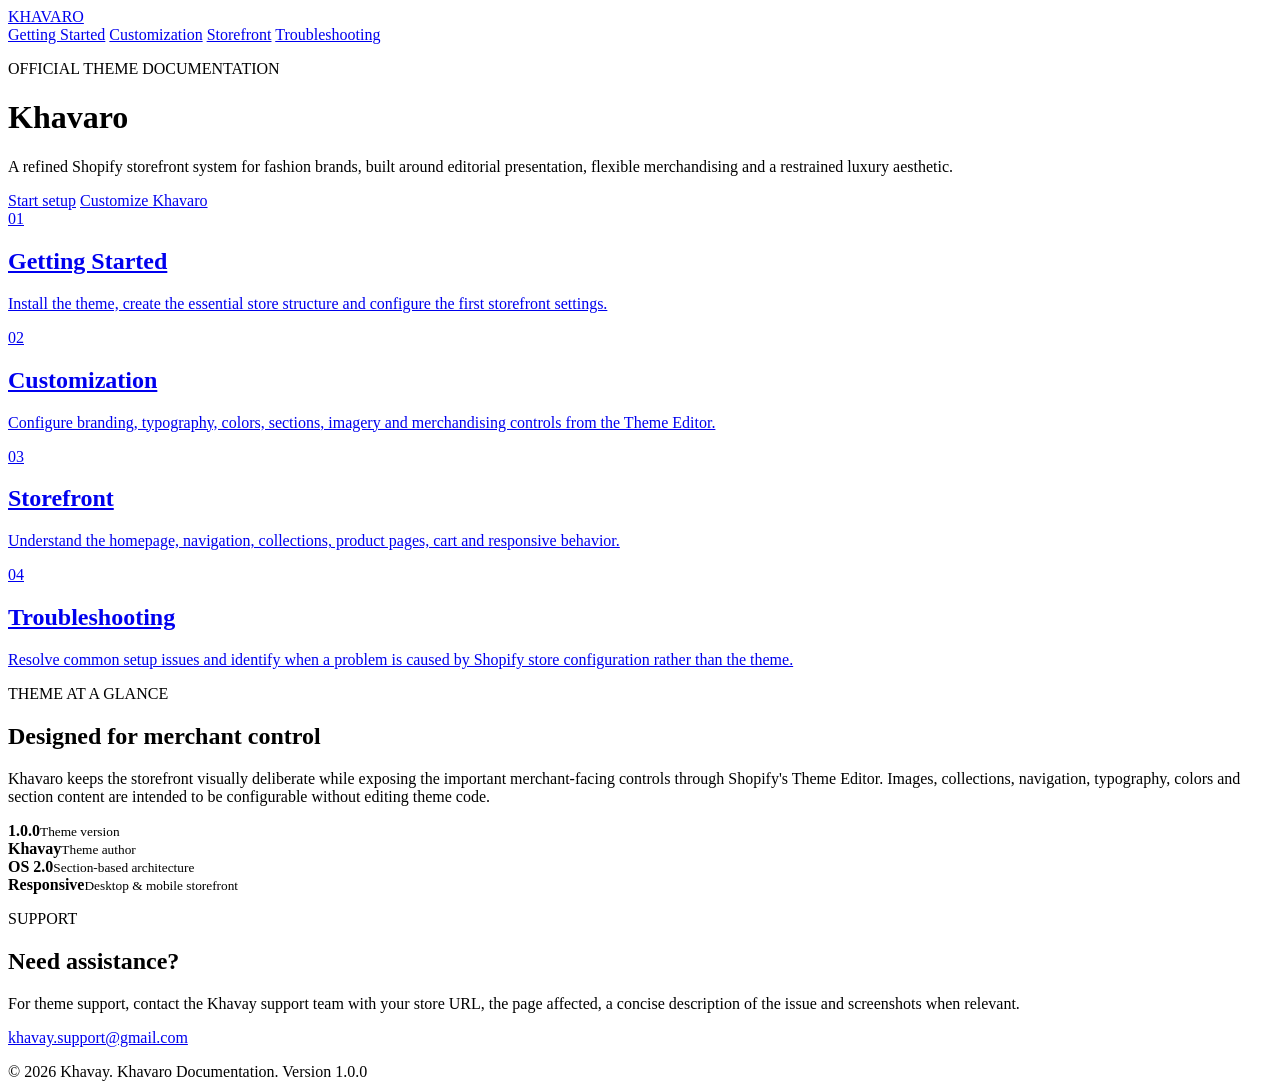
==== index.html @ b0a24bcb "Add files via upload" ====
<!doctype html>
<html lang="en">
<head>
<meta charset="utf-8">
<meta name="viewport" content="width=device-width,initial-scale=1">
<title>Khavaro — Documentation</title>
<meta name="description" content="Official documentation for the Khavaro Shopify theme. Installation, setup, customization, templates, navigation, products, collections, cart and troubleshooting.">
<link rel="stylesheet" href="assets/style.css">
</head>
<body>
<header class="hero">
  <nav class="nav">
    <a class="brand" href="index.html">KHAVARO</a>
    <div class="navlinks">
      <a href="getting-started.html">Getting Started</a>
      <a href="customization.html">Customization</a>
      <a href="storefront.html">Storefront</a>
      <a href="troubleshooting.html">Troubleshooting</a>
    </div>
  </nav>
  <div class="hero-inner">
    <p class="eyebrow">OFFICIAL THEME DOCUMENTATION</p>
    <h1>Khavaro</h1>
    <p class="lead">A refined Shopify storefront system for fashion brands, built around editorial presentation, flexible merchandising and a restrained luxury aesthetic.</p>
    <div class="actions">
      <a class="button" href="getting-started.html">Start setup</a>
      <a class="button secondary" href="customization.html">Customize Khavaro</a>
    </div>
  </div>
</header>

<main class="container">
  <section class="grid">
    <a class="card" href="getting-started.html"><span>01</span><h2>Getting Started</h2><p>Install the theme, create the essential store structure and configure the first storefront settings.</p></a>
    <a class="card" href="customization.html"><span>02</span><h2>Customization</h2><p>Configure branding, typography, colors, sections, imagery and merchandising controls from the Theme Editor.</p></a>
    <a class="card" href="storefront.html"><span>03</span><h2>Storefront</h2><p>Understand the homepage, navigation, collections, product pages, cart and responsive behavior.</p></a>
    <a class="card" href="troubleshooting.html"><span>04</span><h2>Troubleshooting</h2><p>Resolve common setup issues and identify when a problem is caused by Shopify store configuration rather than the theme.</p></a>
  </section>

  <section class="section">
    <p class="eyebrow">THEME AT A GLANCE</p>
    <h2>Designed for merchant control</h2>
    <p>Khavaro keeps the storefront visually deliberate while exposing the important merchant-facing controls through Shopify's Theme Editor. Images, collections, navigation, typography, colors and section content are intended to be configurable without editing theme code.</p>
    <div class="facts">
      <div><strong>1.0.0</strong><small>Theme version</small></div>
      <div><strong>Khavay</strong><small>Theme author</small></div>
      <div><strong>OS 2.0</strong><small>Section-based architecture</small></div>
      <div><strong>Responsive</strong><small>Desktop & mobile storefront</small></div>
    </div>
  </section>

  <section class="section">
    <p class="eyebrow">SUPPORT</p>
    <h2>Need assistance?</h2>
    <p>For theme support, contact the Khavay support team with your store URL, the page affected, a concise description of the issue and screenshots when relevant.</p>
    <p><a class="textlink" href="mailto:khavay.support@gmail.com">khavay.support@gmail.com</a></p>
  </section>
</main>

<footer class="footer">
  <span>© 2026 Khavay. Khavaro Documentation.</span>
  <span>Version 1.0.0</span>
</footer>
</body>
</html>
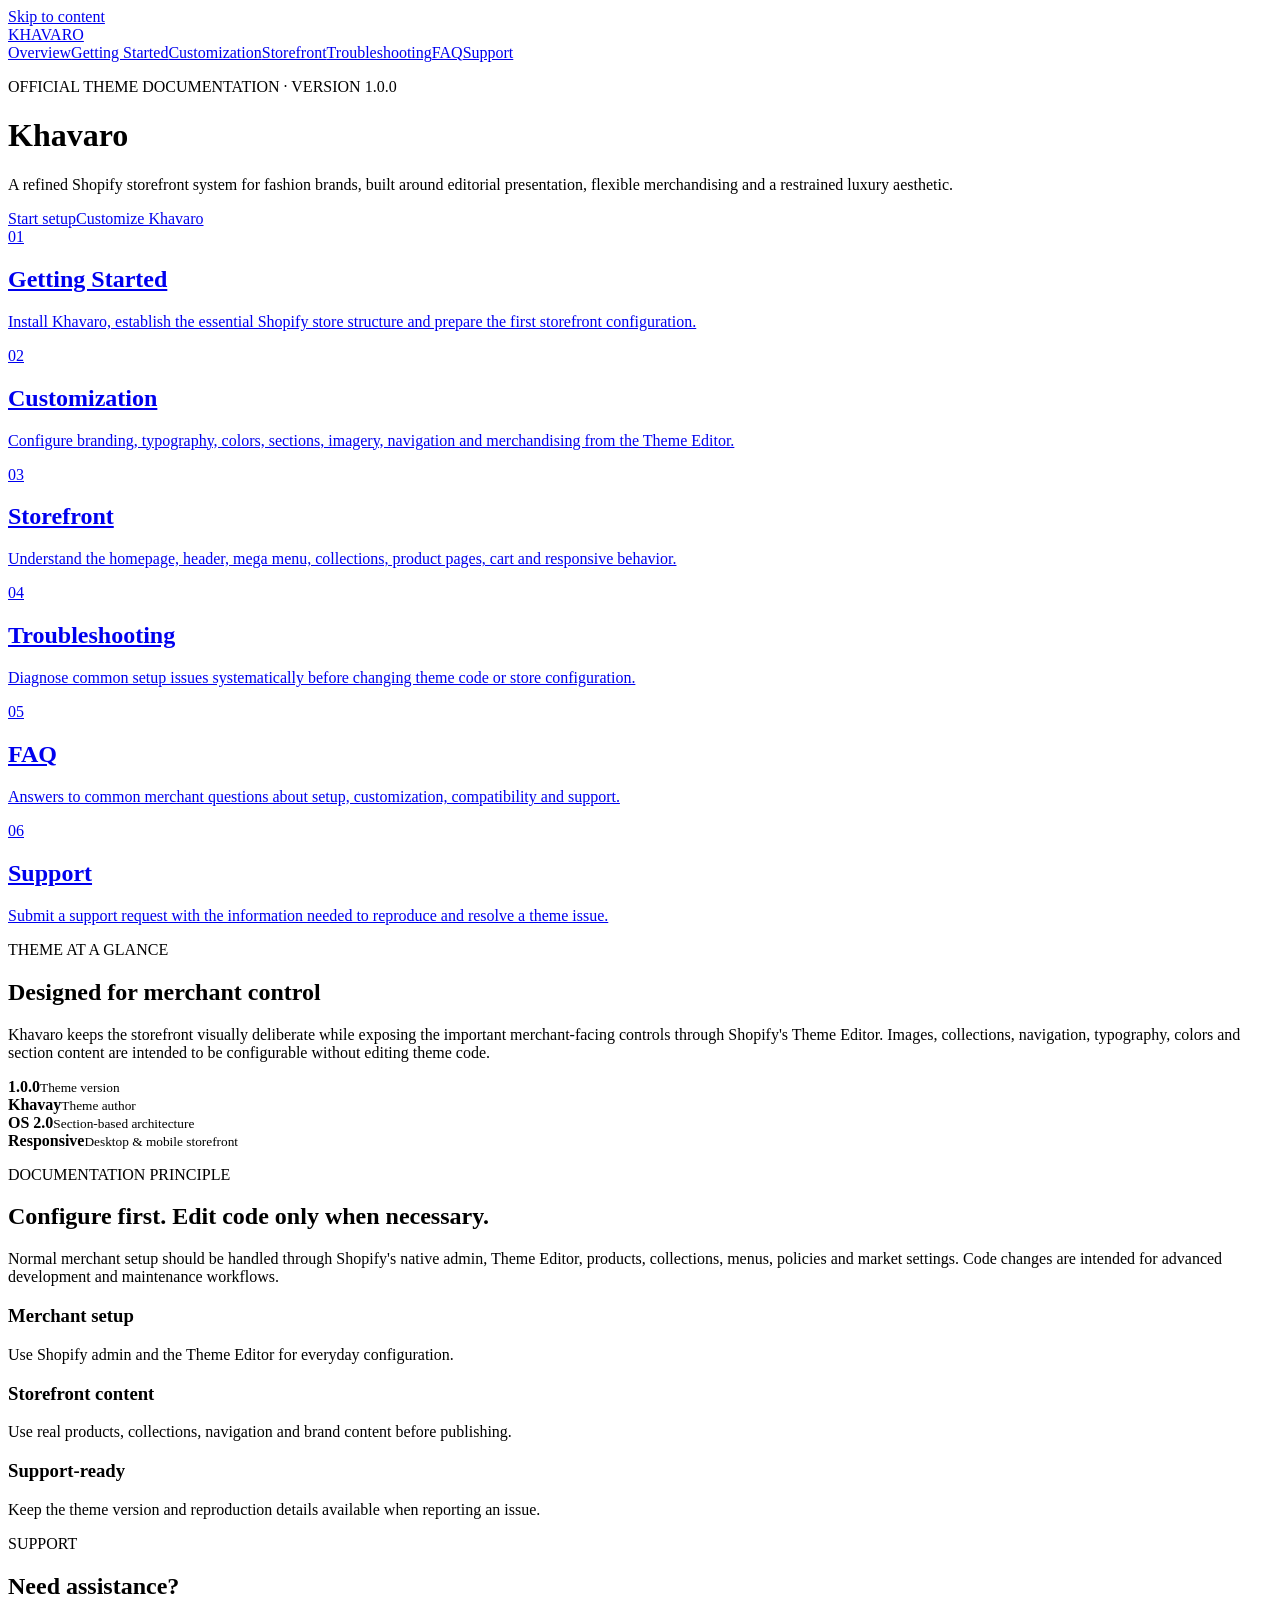
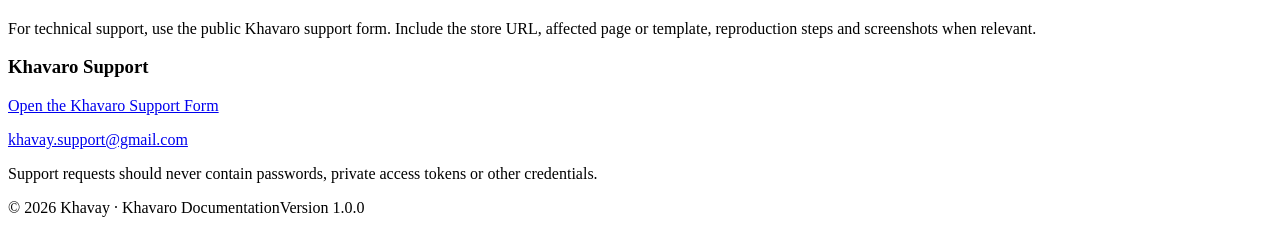
==== commit 58e0044c: "Add files via upload" ====
--- a/index.html
+++ b/index.html
@@ -1,65 +1,7 @@
-<!doctype html>
-<html lang="en">
-<head>
-<meta charset="utf-8">
-<meta name="viewport" content="width=device-width,initial-scale=1">
-<title>Khavaro — Documentation</title>
-<meta name="description" content="Official documentation for the Khavaro Shopify theme. Installation, setup, customization, templates, navigation, products, collections, cart and troubleshooting.">
-<link rel="stylesheet" href="assets/style.css">
-</head>
-<body>
-<header class="hero">
-  <nav class="nav">
-    <a class="brand" href="index.html">KHAVARO</a>
-    <div class="navlinks">
-      <a href="getting-started.html">Getting Started</a>
-      <a href="customization.html">Customization</a>
-      <a href="storefront.html">Storefront</a>
-      <a href="troubleshooting.html">Troubleshooting</a>
-    </div>
-  </nav>
-  <div class="hero-inner">
-    <p class="eyebrow">OFFICIAL THEME DOCUMENTATION</p>
-    <h1>Khavaro</h1>
-    <p class="lead">A refined Shopify storefront system for fashion brands, built around editorial presentation, flexible merchandising and a restrained luxury aesthetic.</p>
-    <div class="actions">
-      <a class="button" href="getting-started.html">Start setup</a>
-      <a class="button secondary" href="customization.html">Customize Khavaro</a>
-    </div>
-  </div>
-</header>
-
-<main class="container">
-  <section class="grid">
-    <a class="card" href="getting-started.html"><span>01</span><h2>Getting Started</h2><p>Install the theme, create the essential store structure and configure the first storefront settings.</p></a>
-    <a class="card" href="customization.html"><span>02</span><h2>Customization</h2><p>Configure branding, typography, colors, sections, imagery and merchandising controls from the Theme Editor.</p></a>
-    <a class="card" href="storefront.html"><span>03</span><h2>Storefront</h2><p>Understand the homepage, navigation, collections, product pages, cart and responsive behavior.</p></a>
-    <a class="card" href="troubleshooting.html"><span>04</span><h2>Troubleshooting</h2><p>Resolve common setup issues and identify when a problem is caused by Shopify store configuration rather than the theme.</p></a>
-  </section>
-
-  <section class="section">
-    <p class="eyebrow">THEME AT A GLANCE</p>
-    <h2>Designed for merchant control</h2>
-    <p>Khavaro keeps the storefront visually deliberate while exposing the important merchant-facing controls through Shopify's Theme Editor. Images, collections, navigation, typography, colors and section content are intended to be configurable without editing theme code.</p>
-    <div class="facts">
-      <div><strong>1.0.0</strong><small>Theme version</small></div>
-      <div><strong>Khavay</strong><small>Theme author</small></div>
-      <div><strong>OS 2.0</strong><small>Section-based architecture</small></div>
-      <div><strong>Responsive</strong><small>Desktop & mobile storefront</small></div>
-    </div>
-  </section>
-
-  <section class="section">
-    <p class="eyebrow">SUPPORT</p>
-    <h2>Need assistance?</h2>
-    <p>For theme support, contact the Khavay support team with your store URL, the page affected, a concise description of the issue and screenshots when relevant.</p>
-    <p><a class="textlink" href="mailto:khavay.support@gmail.com">khavay.support@gmail.com</a></p>
-  </section>
-</main>
-
-<footer class="footer">
-  <span>© 2026 Khavay. Khavaro Documentation.</span>
-  <span>Version 1.0.0</span>
-</footer>
-</body>
-</html>
+<!doctype html><html lang="en"><head><meta charset="utf-8"><meta name="viewport" content="width=device-width,initial-scale=1"><title>Khavaro — Official Documentation</title><meta name="description" content="Official Khavaro Shopify theme documentation: installation, customization, storefront architecture, FAQ, troubleshooting and support."><link rel="stylesheet" href="assets/style.css"></head><body><a class="skip-link" href="#main">Skip to content</a>
+<header class="hero"><nav class="nav" aria-label="Primary"><a class="brand" href="index.html">KHAVARO</a><div class="navlinks"><a aria-current="page" href="index.html">Overview</a><a href="getting-started.html">Getting Started</a><a href="customization.html">Customization</a><a href="storefront.html">Storefront</a><a href="troubleshooting.html">Troubleshooting</a><a href="faq.html">FAQ</a><a href="support.html">Support</a></div></nav><div class="hero-inner"><p class="eyebrow">OFFICIAL THEME DOCUMENTATION · VERSION 1.0.0</p><h1>Khavaro</h1><p class="lead">A refined Shopify storefront system for fashion brands, built around editorial presentation, flexible merchandising and a restrained luxury aesthetic.</p><div class="actions"><a class="button" href="getting-started.html">Start setup</a><a class="button secondary" href="customization.html">Customize Khavaro</a></div></div></header>
+<main id="main" class="container"><section class="grid" aria-label="Documentation sections"><a class="card" href="getting-started.html"><span>01</span><h2>Getting Started</h2><p>Install Khavaro, establish the essential Shopify store structure and prepare the first storefront configuration.</p></a><a class="card" href="customization.html"><span>02</span><h2>Customization</h2><p>Configure branding, typography, colors, sections, imagery, navigation and merchandising from the Theme Editor.</p></a><a class="card" href="storefront.html"><span>03</span><h2>Storefront</h2><p>Understand the homepage, header, mega menu, collections, product pages, cart and responsive behavior.</p></a><a class="card" href="troubleshooting.html"><span>04</span><h2>Troubleshooting</h2><p>Diagnose common setup issues systematically before changing theme code or store configuration.</p></a><a class="card" href="faq.html"><span>05</span><h2>FAQ</h2><p>Answers to common merchant questions about setup, customization, compatibility and support.</p></a><a class="card" href="support.html"><span>06</span><h2>Support</h2><p>Submit a support request with the information needed to reproduce and resolve a theme issue.</p></a></section>
+<section class="section"><p class="eyebrow">THEME AT A GLANCE</p><h2>Designed for merchant control</h2><p>Khavaro keeps the storefront visually deliberate while exposing the important merchant-facing controls through Shopify's Theme Editor. Images, collections, navigation, typography, colors and section content are intended to be configurable without editing theme code.</p><div class="facts"><div><strong>1.0.0</strong><small>Theme version</small></div><div><strong>Khavay</strong><small>Theme author</small></div><div><strong>OS 2.0</strong><small>Section-based architecture</small></div><div><strong>Responsive</strong><small>Desktop &amp; mobile storefront</small></div></div></section>
+<section class="section"><p class="eyebrow">DOCUMENTATION PRINCIPLE</p><h2>Configure first. Edit code only when necessary.</h2><p>Normal merchant setup should be handled through Shopify's native admin, Theme Editor, products, collections, menus, policies and market settings. Code changes are intended for advanced development and maintenance workflows.</p><div class="facts-grid"><div class="mini-card"><h3>Merchant setup</h3><p>Use Shopify admin and the Theme Editor for everyday configuration.</p></div><div class="mini-card"><h3>Storefront content</h3><p>Use real products, collections, navigation and brand content before publishing.</p></div><div class="mini-card"><h3>Support-ready</h3><p>Keep the theme version and reproduction details available when reporting an issue.</p></div></div></section>
+<section class="section"><p class="eyebrow">SUPPORT</p><h2>Need assistance?</h2><p>For technical support, use the public Khavaro support form. Include the store URL, affected page or template, reproduction steps and screenshots when relevant.</p><div class="support-panel"><h3>Khavaro Support</h3><p><a class="textlink" href="https://form.jotform.com/262511033371041">Open the Khavaro Support Form</a></p><p><a class="textlink" href="mailto:khavay.support@gmail.com">khavay.support@gmail.com</a></p><p class="notice">Support requests should never contain passwords, private access tokens or other credentials.</p></div></section></main>
+<footer class="footer"><span>© 2026 Khavay · Khavaro Documentation</span><span>Version 1.0.0</span></footer></body></html>
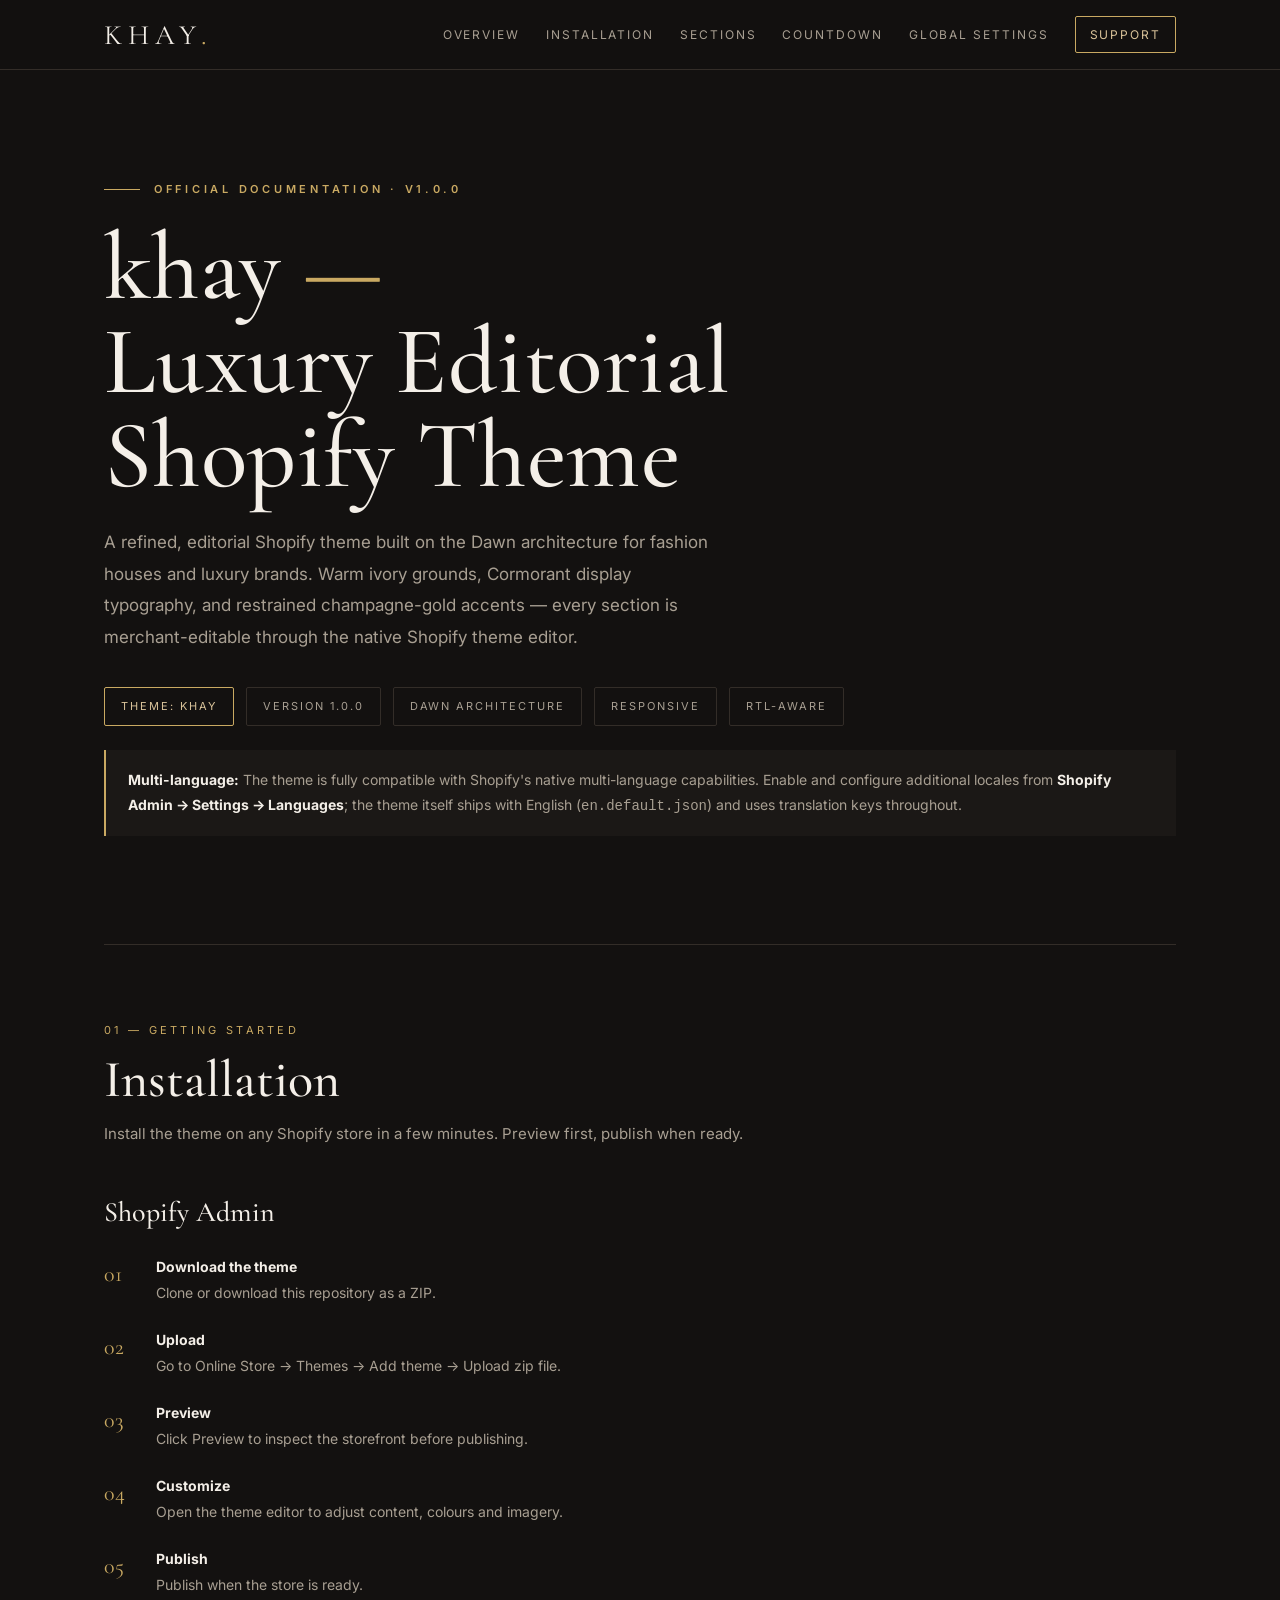
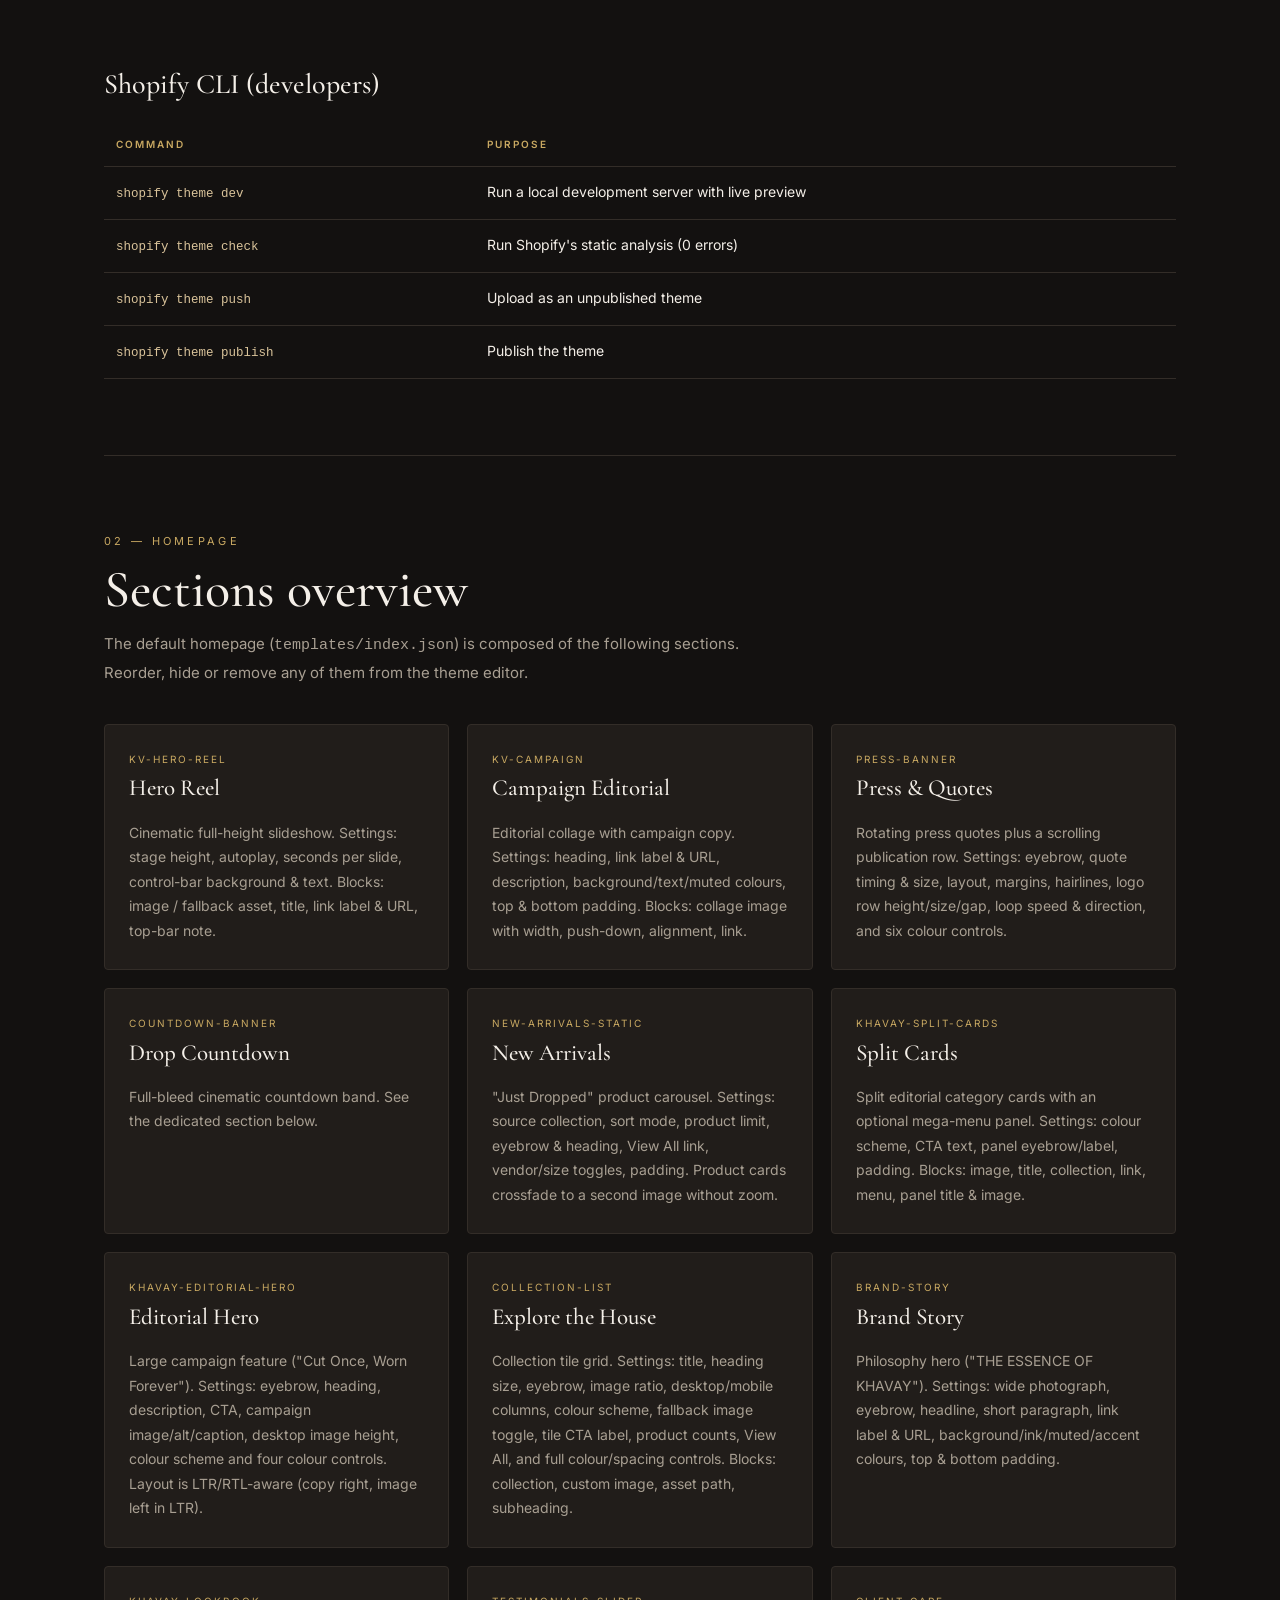
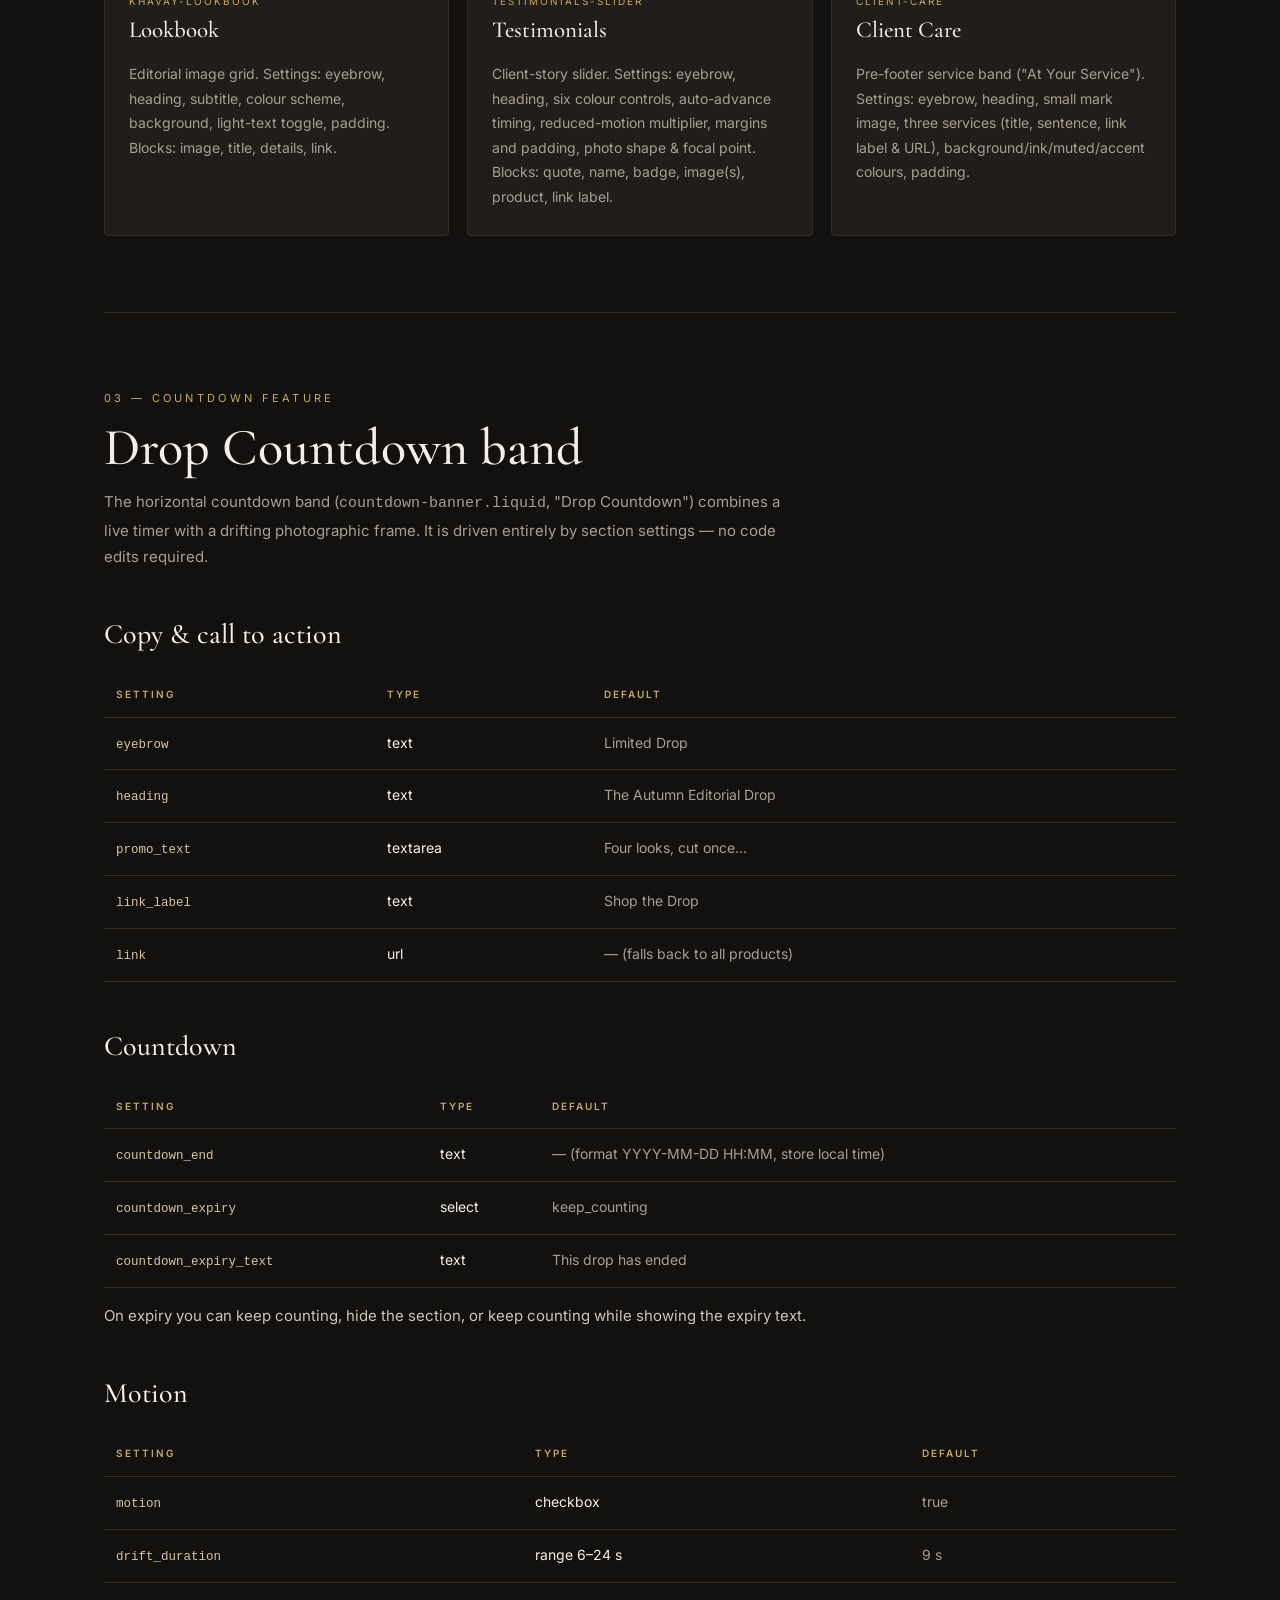
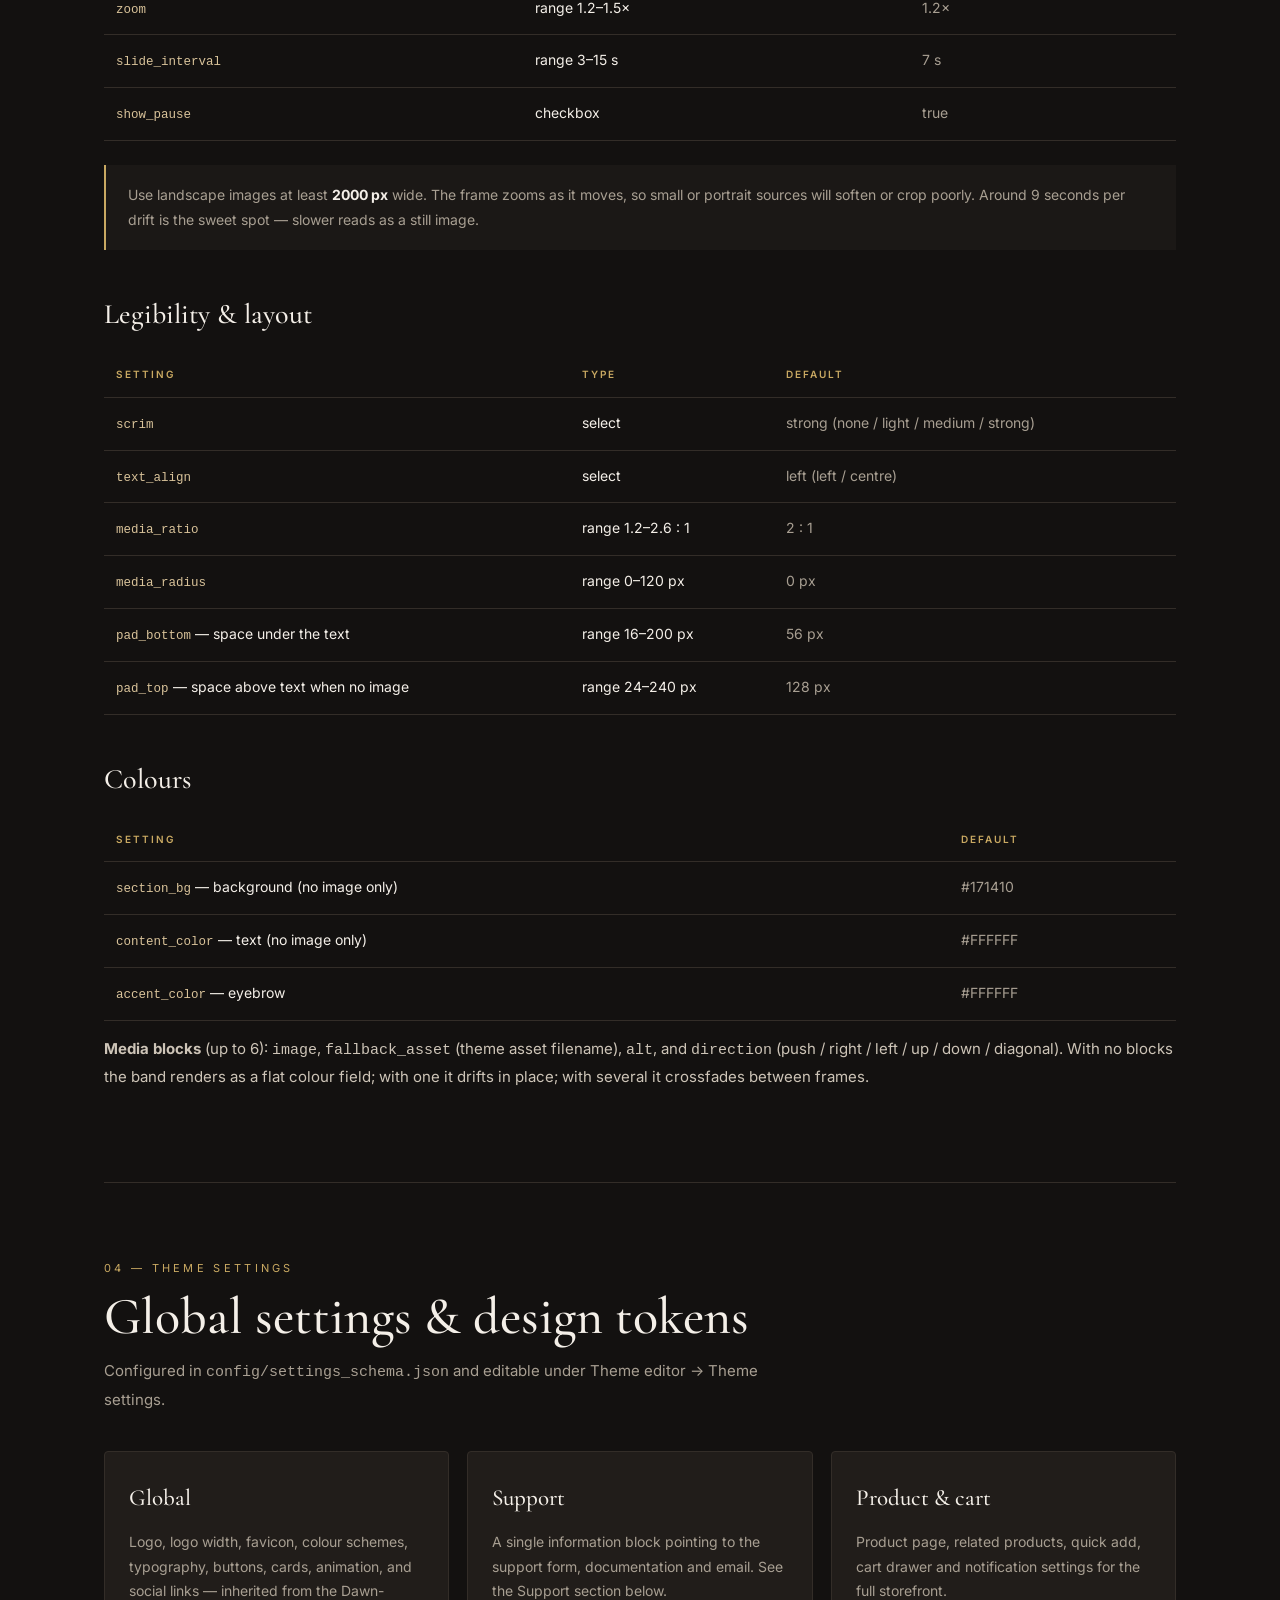
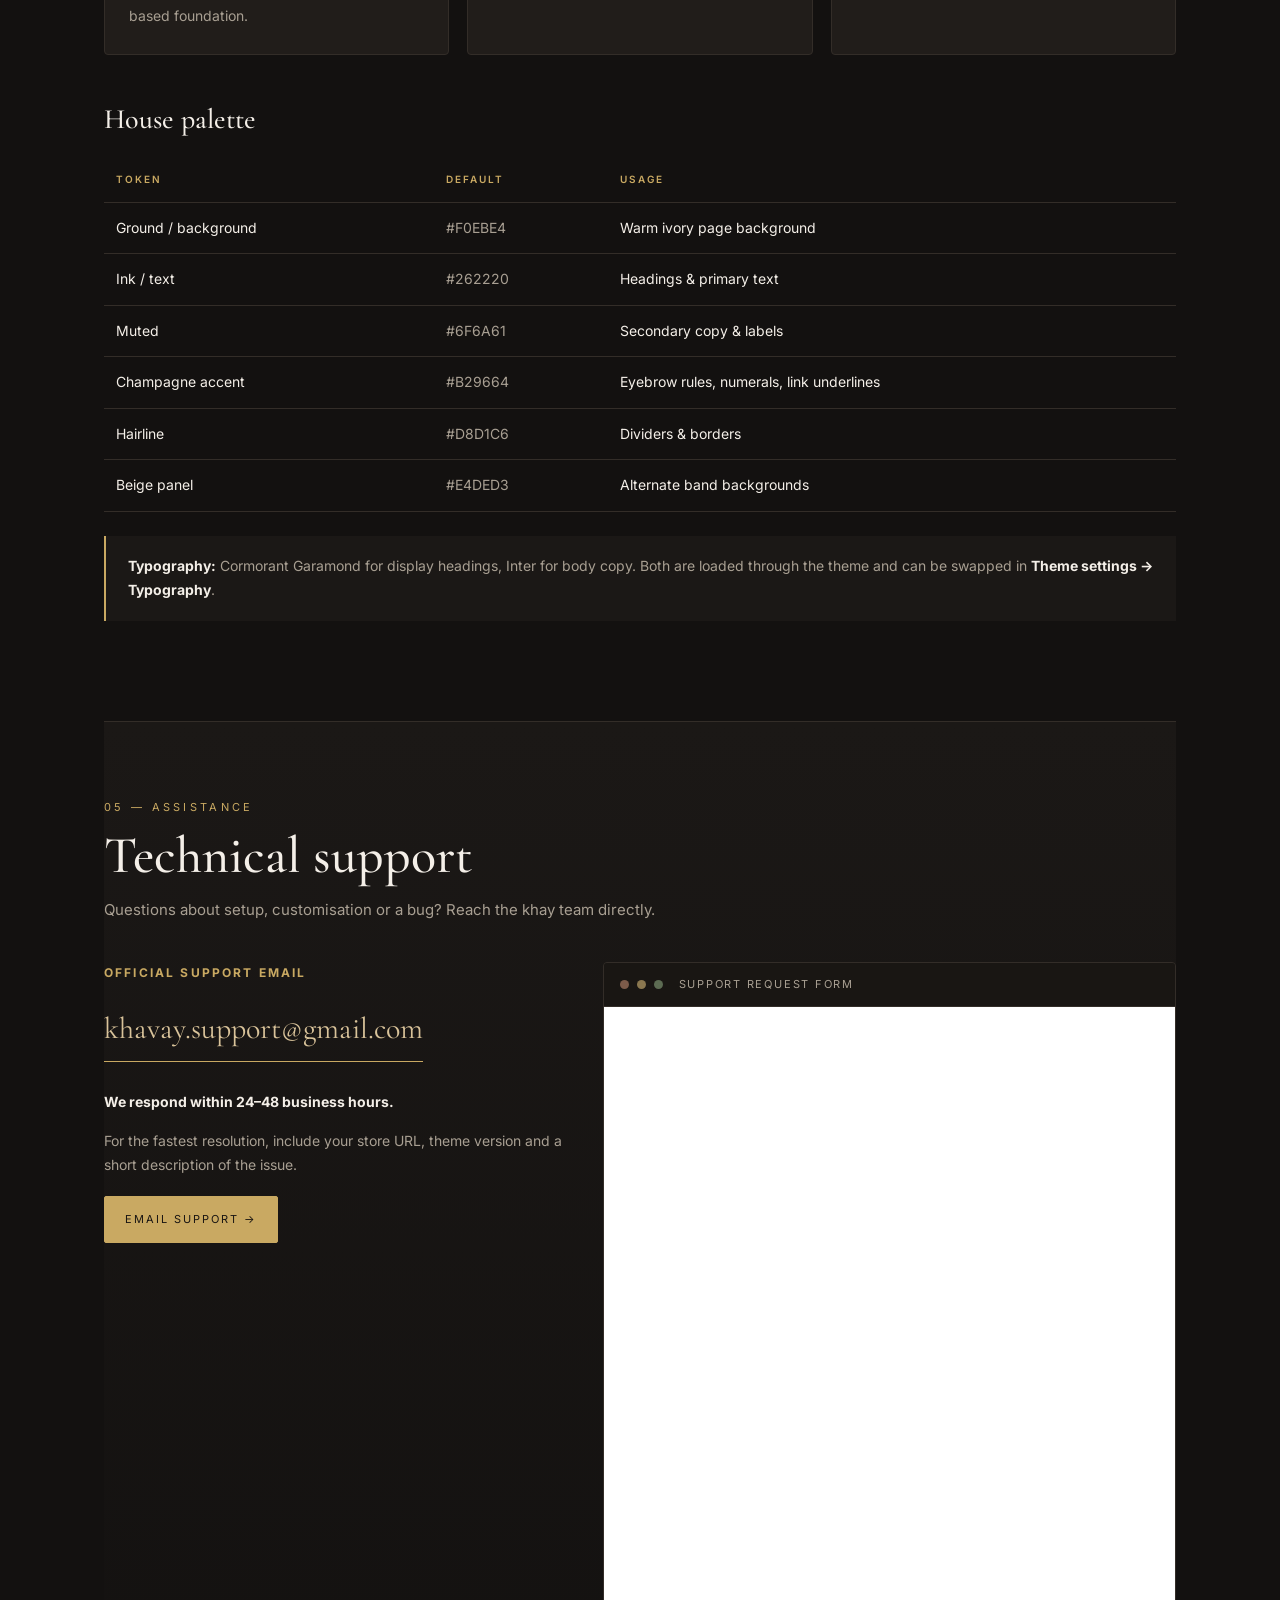
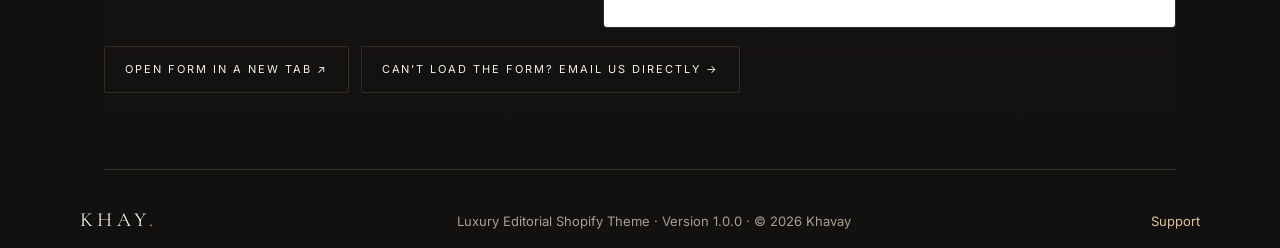
==== commit bcdcb8ab: "Add files via upload" ====
--- a/index.html
+++ b/index.html
@@ -1,7 +1,454 @@
-<!doctype html><html lang="en"><head><meta charset="utf-8"><meta name="viewport" content="width=device-width,initial-scale=1"><title>Khavaro — Official Documentation</title><meta name="description" content="Official Khavaro Shopify theme documentation: installation, customization, storefront architecture, FAQ, troubleshooting and support."><link rel="stylesheet" href="assets/style.css"></head><body><a class="skip-link" href="#main">Skip to content</a>
-<header class="hero"><nav class="nav" aria-label="Primary"><a class="brand" href="index.html">KHAVARO</a><div class="navlinks"><a aria-current="page" href="index.html">Overview</a><a href="getting-started.html">Getting Started</a><a href="customization.html">Customization</a><a href="storefront.html">Storefront</a><a href="troubleshooting.html">Troubleshooting</a><a href="faq.html">FAQ</a><a href="support.html">Support</a></div></nav><div class="hero-inner"><p class="eyebrow">OFFICIAL THEME DOCUMENTATION · VERSION 1.0.0</p><h1>Khavaro</h1><p class="lead">A refined Shopify storefront system for fashion brands, built around editorial presentation, flexible merchandising and a restrained luxury aesthetic.</p><div class="actions"><a class="button" href="getting-started.html">Start setup</a><a class="button secondary" href="customization.html">Customize Khavaro</a></div></div></header>
-<main id="main" class="container"><section class="grid" aria-label="Documentation sections"><a class="card" href="getting-started.html"><span>01</span><h2>Getting Started</h2><p>Install Khavaro, establish the essential Shopify store structure and prepare the first storefront configuration.</p></a><a class="card" href="customization.html"><span>02</span><h2>Customization</h2><p>Configure branding, typography, colors, sections, imagery, navigation and merchandising from the Theme Editor.</p></a><a class="card" href="storefront.html"><span>03</span><h2>Storefront</h2><p>Understand the homepage, header, mega menu, collections, product pages, cart and responsive behavior.</p></a><a class="card" href="troubleshooting.html"><span>04</span><h2>Troubleshooting</h2><p>Diagnose common setup issues systematically before changing theme code or store configuration.</p></a><a class="card" href="faq.html"><span>05</span><h2>FAQ</h2><p>Answers to common merchant questions about setup, customization, compatibility and support.</p></a><a class="card" href="support.html"><span>06</span><h2>Support</h2><p>Submit a support request with the information needed to reproduce and resolve a theme issue.</p></a></section>
-<section class="section"><p class="eyebrow">THEME AT A GLANCE</p><h2>Designed for merchant control</h2><p>Khavaro keeps the storefront visually deliberate while exposing the important merchant-facing controls through Shopify's Theme Editor. Images, collections, navigation, typography, colors and section content are intended to be configurable without editing theme code.</p><div class="facts"><div><strong>1.0.0</strong><small>Theme version</small></div><div><strong>Khavay</strong><small>Theme author</small></div><div><strong>OS 2.0</strong><small>Section-based architecture</small></div><div><strong>Responsive</strong><small>Desktop &amp; mobile storefront</small></div></div></section>
-<section class="section"><p class="eyebrow">DOCUMENTATION PRINCIPLE</p><h2>Configure first. Edit code only when necessary.</h2><p>Normal merchant setup should be handled through Shopify's native admin, Theme Editor, products, collections, menus, policies and market settings. Code changes are intended for advanced development and maintenance workflows.</p><div class="facts-grid"><div class="mini-card"><h3>Merchant setup</h3><p>Use Shopify admin and the Theme Editor for everyday configuration.</p></div><div class="mini-card"><h3>Storefront content</h3><p>Use real products, collections, navigation and brand content before publishing.</p></div><div class="mini-card"><h3>Support-ready</h3><p>Keep the theme version and reproduction details available when reporting an issue.</p></div></div></section>
-<section class="section"><p class="eyebrow">SUPPORT</p><h2>Need assistance?</h2><p>For technical support, use the public Khavaro support form. Include the store URL, affected page or template, reproduction steps and screenshots when relevant.</p><div class="support-panel"><h3>Khavaro Support</h3><p><a class="textlink" href="https://form.jotform.com/262511033371041">Open the Khavaro Support Form</a></p><p><a class="textlink" href="mailto:khavay.support@gmail.com">khavay.support@gmail.com</a></p><p class="notice">Support requests should never contain passwords, private access tokens or other credentials.</p></div></section></main>
-<footer class="footer"><span>© 2026 Khavay · Khavaro Documentation</span><span>Version 1.0.0</span></footer></body></html>
+<!DOCTYPE html>
+<html lang="en">
+<head>
+  <meta charset="UTF-8">
+  <meta name="viewport" content="width=device-width, initial-scale=1.0">
+  <title>khay — Theme Documentation</title>
+  <meta name="description" content="Official documentation for the khay luxury editorial Shopify theme by Khavay. Setup, sections, settings and support.">
+  <link rel="preconnect" href="https://fonts.googleapis.com">
+  <link rel="preconnect" href="https://fonts.gstatic.com" crossorigin>
+  <link href="https://fonts.googleapis.com/css2?family=Cormorant+Garamond:wght@400;500;600&family=Inter:wght@300;400;500;600&display=swap" rel="stylesheet">
+  <style>
+    :root{
+      --bg:#131110;
+      --bg-2:#1b1816;
+      --panel:#211d1a;
+      --line:#332d28;
+      --ink:#f4efe8;
+      --muted:#a89f92;
+      --gold:#c9a962;
+      --gold-soft:#d9c39a;
+      --heading:'Cormorant Garamond',Georgia,serif;
+      --body:'Inter',-apple-system,BlinkMacSystemFont,'Segoe UI',sans-serif;
+      --wrap:1120px;
+    }
+    *{box-sizing:border-box}
+    html{scroll-behavior:smooth}
+    body{
+      margin:0;
+      background:var(--bg);
+      color:var(--ink);
+      font-family:var(--body);
+      font-size:15px;
+      line-height:1.75;
+      -webkit-font-smoothing:antialiased;
+    }
+    a{color:var(--gold-soft);text-decoration:none}
+    a:hover{color:var(--gold)}
+    .wrap{max-width:var(--wrap);margin:0 auto;padding:0 24px}
+
+    /* ---------- Header ---------- */
+    header.site{
+      position:sticky;top:0;z-index:50;
+      background:rgba(19,17,16,.92);
+      backdrop-filter:blur(14px);
+      border-bottom:1px solid var(--line);
+    }
+    .nav{
+      max-width:var(--wrap);margin:0 auto;padding:16px 24px;
+      display:flex;align-items:center;justify-content:space-between;gap:24px;
+    }
+    .brand{
+      font-family:var(--heading);
+      font-size:28px;letter-spacing:.22em;text-transform:uppercase;
+      color:var(--ink);line-height:1;
+    }
+    .brand span{color:var(--gold)}
+    .nav-links{display:flex;align-items:center;gap:26px;flex-wrap:wrap}
+    .nav-links a{
+      font-size:12px;letter-spacing:.16em;text-transform:uppercase;
+      color:var(--muted);
+    }
+    .nav-links a:hover{color:var(--gold-soft)}
+    .nav-links .support-link{
+      color:var(--gold-soft);
+      border:1px solid var(--gold);
+      padding:7px 14px;border-radius:2px;
+    }
+    .nav-links .support-link:hover{background:var(--gold);color:#1a1613}
+    .menu-toggle{
+      display:none;background:none;border:1px solid var(--line);
+      color:var(--ink);padding:8px 12px;border-radius:2px;cursor:pointer;
+      font-size:12px;letter-spacing:.14em;text-transform:uppercase;
+    }
+
+    /* ---------- Hero ---------- */
+    .hero{padding:110px 0 84px;border-bottom:1px solid var(--line)}
+    .eyebrow{
+      display:flex;align-items:center;gap:14px;
+      color:var(--gold);font-size:11px;font-weight:600;
+      letter-spacing:.34em;text-transform:uppercase;margin:0 0 22px;
+    }
+    .eyebrow::before{content:'';width:36px;height:1px;background:var(--gold)}
+    .hero h1{
+      font-family:var(--heading);font-weight:500;
+      font-size:clamp(48px,8vw,96px);line-height:.98;
+      letter-spacing:.005em;margin:0 0 24px;
+    }
+    .hero h1 em{color:var(--gold);font-style:italic}
+    .hero p.lede{
+      max-width:620px;color:var(--muted);
+      font-size:17px;line-height:1.85;margin:0 0 34px;
+    }
+    .pill-row{display:flex;gap:12px;flex-wrap:wrap}
+    .pill{
+      display:inline-block;border:1px solid var(--line);border-radius:2px;
+      padding:9px 16px;font-size:11px;letter-spacing:.18em;
+      text-transform:uppercase;color:var(--muted);
+    }
+    .pill.gold{border-color:var(--gold);color:var(--gold-soft)}
+
+    /* ---------- Sections ---------- */
+    section.doc{padding:76px 0;border-bottom:1px solid var(--line)}
+    .sec-head{margin-bottom:38px}
+    .sec-num{
+      font-size:11px;letter-spacing:.3em;color:var(--gold);
+      text-transform:uppercase;margin:0 0 12px;
+    }
+    h2.sec-title{
+      font-family:var(--heading);font-weight:500;
+      font-size:clamp(34px,5vw,52px);line-height:1.05;margin:0 0 14px;
+    }
+    .sec-sub{color:var(--muted);max-width:680px;margin:0}
+
+    h3.sub{font-family:var(--heading);font-size:28px;font-weight:500;margin:40px 0 14px}
+    h4.mini{font-size:12px;letter-spacing:.18em;text-transform:uppercase;color:var(--gold);margin:0 0 10px}
+
+    p{color:#cdc4b7}
+    .grid{display:grid;grid-template-columns:repeat(auto-fit,minmax(280px,1fr));gap:18px}
+    .card{
+      background:var(--panel);border:1px solid var(--line);
+      border-radius:4px;padding:26px 24px;
+    }
+    .card h4{font-family:var(--heading);font-size:23px;font-weight:500;margin:0 0 6px}
+    .card .type{font-size:10px;letter-spacing:.2em;text-transform:uppercase;color:var(--gold)}
+    .card p{margin:12px 0 0;font-size:14px;color:var(--muted);line-height:1.75}
+
+    table{width:100%;border-collapse:collapse;margin:14px 0 0;font-size:14px}
+    th,td{text-align:left;padding:13px 12px;border-bottom:1px solid var(--line);vertical-align:top}
+    th{color:var(--gold);font-size:10px;letter-spacing:.2em;text-transform:uppercase;font-weight:600}
+    td code{font-family:ui-monospace,SFMono-Regular,Menlo,monospace;font-size:12.5px;color:var(--gold-soft)}
+    td.default{color:var(--muted)}
+
+    .callout{
+      border-left:2px solid var(--gold);background:var(--bg-2);
+      padding:18px 22px;margin:24px 0;color:var(--muted);font-size:14px;
+    }
+    .callout strong{color:var(--ink)}
+
+    ol.flow{counter-reset:step;list-style:none;padding:0;margin:18px 0 0}
+    ol.flow li{
+      position:relative;padding:0 0 22px 52px;color:var(--muted);font-size:14px;
+    }
+    ol.flow li::before{
+      counter-increment:step;content:counter(step,decimal-leading-zero);
+      position:absolute;left:0;top:0;font-family:var(--heading);
+      font-size:22px;color:var(--gold);
+    }
+    ol.flow li strong{color:var(--ink);display:block;margin-bottom:2px}
+
+    /* ---------- Support ---------- */
+    #support{background:linear-gradient(180deg,var(--bg-2),var(--bg))}
+    .support-grid{display:grid;grid-template-columns:1fr 1.25fr;gap:40px;align-items:start}
+    .contact-block .mail{
+      display:inline-flex;align-items:center;gap:10px;
+      font-family:var(--heading);font-size:clamp(22px,3vw,30px);
+      color:var(--gold-soft);border-bottom:1px solid var(--gold);
+      padding-bottom:6px;margin:10px 0 14px;word-break:break-all;
+    }
+    .contact-block .mail:hover{color:var(--gold)}
+    .sla{color:var(--muted);font-size:14px}
+    .sla strong{color:var(--ink)}
+    .frame-card{
+      background:var(--panel);border:1px solid var(--line);
+      border-radius:4px;overflow:hidden;
+    }
+    .frame-bar{
+      display:flex;align-items:center;gap:8px;padding:12px 16px;
+      border-bottom:1px solid var(--line);background:#191613;
+    }
+    .dot{width:9px;height:9px;border-radius:50%;background:var(--line)}
+    .dot.a{background:#7c5b4a}.dot.b{background:#8a774f}.dot.c{background:#5c6b52}
+    .frame-title{font-size:11px;letter-spacing:.16em;text-transform:uppercase;color:var(--muted);margin-left:8px}
+    iframe{
+      display:block;width:100%;height:620px;border:0;background:#fff;
+    }
+    .btn-row{display:flex;gap:12px;flex-wrap:wrap;margin-top:18px}
+    .btn{
+      display:inline-flex;align-items:center;gap:10px;
+      padding:13px 20px;border-radius:2px;font-size:11px;
+      letter-spacing:.18em;text-transform:uppercase;cursor:pointer;
+    }
+    .btn.gold{background:var(--gold);color:#1a1613;border:1px solid var(--gold)}
+    .btn.gold:hover{background:var(--gold-soft)}
+    .btn.ghost{border:1px solid var(--line);color:var(--ink)}
+    .btn.ghost:hover{border-color:var(--gold);color:var(--gold-soft)}
+
+    /* ---------- Footer ---------- */
+    footer.site{
+      padding:40px 0 60px;color:var(--muted);font-size:13px;
+      display:flex;justify-content:space-between;gap:20px;flex-wrap:wrap;
+    }
+    footer.site .brand{font-size:20px}
+
+    @media (max-width:860px){
+      .support-grid{grid-template-columns:1fr}
+      iframe{height:540px}
+      .nav-links{display:none;position:absolute;top:100%;left:0;right:0;
+        background:var(--bg-2);border-bottom:1px solid var(--line);
+        flex-direction:column;align-items:flex-start;padding:20px 24px;gap:18px}
+      .nav-links.open{display:flex}
+      .menu-toggle{display:inline-block}
+      .hero{padding:78px 0 60px}
+      section.doc{padding:56px 0}
+    }
+  </style>
+</head>
+<body>
+
+<header class="site">
+  <div class="nav">
+    <div class="brand">khay<span>.</span></div>
+    <button class="menu-toggle" id="menuToggle" aria-label="Toggle navigation">Menu</button>
+    <nav class="nav-links" id="navLinks">
+      <a href="#overview">Overview</a>
+      <a href="#installation">Installation</a>
+      <a href="#sections">Sections</a>
+      <a href="#countdown">Countdown</a>
+      <a href="#settings">Global Settings</a>
+      <a href="#support" class="support-link">Support</a>
+    </nav>
+  </div>
+</header>
+
+<main class="wrap">
+
+  <!-- HERO -->
+  <section class="hero" id="overview">
+    <p class="eyebrow">Official Documentation · v1.0.0</p>
+    <h1>khay <em>—</em><br>Luxury Editorial<br>Shopify Theme</h1>
+    <p class="lede">
+      A refined, editorial Shopify theme built on the Dawn architecture for fashion houses and luxury brands.
+      Warm ivory grounds, Cormorant display typography, and restrained champagne-gold accents — every section
+      is merchant-editable through the native Shopify theme editor.
+    </p>
+    <div class="pill-row">
+      <span class="pill gold">Theme: khay</span>
+      <span class="pill">Version 1.0.0</span>
+      <span class="pill">Dawn architecture</span>
+      <span class="pill">Responsive</span>
+      <span class="pill">RTL-aware</span>
+    </div>
+    <div class="callout">
+      <strong>Multi-language:</strong> The theme is fully compatible with Shopify's native multi-language
+      capabilities. Enable and configure additional locales from <strong>Shopify Admin → Settings → Languages</strong>;
+      the theme itself ships with English (<code>en.default.json</code>) and uses translation keys throughout.
+    </div>
+  </section>
+
+  <!-- INSTALLATION -->
+  <section class="doc" id="installation">
+    <div class="sec-head">
+      <p class="sec-num">01 — Getting started</p>
+      <h2 class="sec-title">Installation</h2>
+      <p class="sec-sub">Install the theme on any Shopify store in a few minutes. Preview first, publish when ready.</p>
+    </div>
+    <h3 class="sub">Shopify Admin</h3>
+    <ol class="flow">
+      <li><strong>Download the theme</strong>Clone or download this repository as a ZIP.</li>
+      <li><strong>Upload</strong>Go to Online Store → Themes → Add theme → Upload zip file.</li>
+      <li><strong>Preview</strong>Click Preview to inspect the storefront before publishing.</li>
+      <li><strong>Customize</strong>Open the theme editor to adjust content, colours and imagery.</li>
+      <li><strong>Publish</strong>Publish when the store is ready.</li>
+    </ol>
+    <h3 class="sub">Shopify CLI (developers)</h3>
+    <table>
+      <thead><tr><th>Command</th><th>Purpose</th></tr></thead>
+      <tbody>
+        <tr><td><code>shopify theme dev</code></td><td>Run a local development server with live preview</td></tr>
+        <tr><td><code>shopify theme check</code></td><td>Run Shopify's static analysis (0 errors)</td></tr>
+        <tr><td><code>shopify theme push</code></td><td>Upload as an unpublished theme</td></tr>
+        <tr><td><code>shopify theme publish</code></td><td>Publish the theme</td></tr>
+      </tbody>
+    </table>
+  </section>
+
+  <!-- SECTIONS -->
+  <section class="doc" id="sections">
+    <div class="sec-head">
+      <p class="sec-num">02 — Homepage</p>
+      <h2 class="sec-title">Sections overview</h2>
+      <p class="sec-sub">The default homepage (<code>templates/index.json</code>) is composed of the following sections. Reorder, hide or remove any of them from the theme editor.</p>
+    </div>
+    <div class="grid">
+      <div class="card"><div class="type">kv-hero-reel</div><h4>Hero Reel</h4><p>Cinematic full-height slideshow. Settings: stage height, autoplay, seconds per slide, control-bar background & text. Blocks: image / fallback asset, title, link label & URL, top-bar note.</p></div>
+      <div class="card"><div class="type">kv-campaign</div><h4>Campaign Editorial</h4><p>Editorial collage with campaign copy. Settings: heading, link label & URL, description, background/text/muted colours, top & bottom padding. Blocks: collage image with width, push-down, alignment, link.</p></div>
+      <div class="card"><div class="type">press-banner</div><h4>Press &amp; Quotes</h4><p>Rotating press quotes plus a scrolling publication row. Settings: eyebrow, quote timing & size, layout, margins, hairlines, logo row height/size/gap, loop speed & direction, and six colour controls.</p></div>
+      <div class="card"><div class="type">countdown-banner</div><h4>Drop Countdown</h4><p>Full-bleed cinematic countdown band. See the dedicated section below.</p></div>
+      <div class="card"><div class="type">new-arrivals-static</div><h4>New Arrivals</h4><p>"Just Dropped" product carousel. Settings: source collection, sort mode, product limit, eyebrow & heading, View All link, vendor/size toggles, padding. Product cards crossfade to a second image without zoom.</p></div>
+      <div class="card"><div class="type">khavay-split-cards</div><h4>Split Cards</h4><p>Split editorial category cards with an optional mega-menu panel. Settings: colour scheme, CTA text, panel eyebrow/label, padding. Blocks: image, title, collection, link, menu, panel title & image.</p></div>
+      <div class="card"><div class="type">khavay-editorial-hero</div><h4>Editorial Hero</h4><p>Large campaign feature ("Cut Once, Worn Forever"). Settings: eyebrow, heading, description, CTA, campaign image/alt/caption, desktop image height, colour scheme and four colour controls. Layout is LTR/RTL-aware (copy right, image left in LTR).</p></div>
+      <div class="card"><div class="type">collection-list</div><h4>Explore the House</h4><p>Collection tile grid. Settings: title, heading size, eyebrow, image ratio, desktop/mobile columns, colour scheme, fallback image toggle, tile CTA label, product counts, View All, and full colour/spacing controls. Blocks: collection, custom image, asset path, subheading.</p></div>
+      <div class="card"><div class="type">brand-story</div><h4>Brand Story</h4><p>Philosophy hero ("THE ESSENCE OF KHAVAY"). Settings: wide photograph, eyebrow, headline, short paragraph, link label & URL, background/ink/muted/accent colours, top & bottom padding.</p></div>
+      <div class="card"><div class="type">khavay-lookbook</div><h4>Lookbook</h4><p>Editorial image grid. Settings: eyebrow, heading, subtitle, colour scheme, background, light-text toggle, padding. Blocks: image, title, details, link.</p></div>
+      <div class="card"><div class="type">testimonials-slider</div><h4>Testimonials</h4><p>Client-story slider. Settings: eyebrow, heading, six colour controls, auto-advance timing, reduced-motion multiplier, margins and padding, photo shape & focal point. Blocks: quote, name, badge, image(s), product, link label.</p></div>
+      <div class="card"><div class="type">client-care</div><h4>Client Care</h4><p>Pre-footer service band ("At Your Service"). Settings: eyebrow, heading, small mark image, three services (title, sentence, link label & URL), background/ink/muted/accent colours, padding.</p></div>
+    </div>
+  </section>
+
+  <!-- COUNTDOWN -->
+  <section class="doc" id="countdown">
+    <div class="sec-head">
+      <p class="sec-num">03 — Countdown feature</p>
+      <h2 class="sec-title">Drop Countdown band</h2>
+      <p class="sec-sub">The horizontal countdown band (<code>countdown-banner.liquid</code>, "Drop Countdown") combines a live timer with a drifting photographic frame. It is driven entirely by section settings — no code edits required.</p>
+    </div>
+
+    <h3 class="sub">Copy &amp; call to action</h3>
+    <table>
+      <thead><tr><th>Setting</th><th>Type</th><th>Default</th></tr></thead>
+      <tbody>
+        <tr><td><code>eyebrow</code></td><td>text</td><td class="default">Limited Drop</td></tr>
+        <tr><td><code>heading</code></td><td>text</td><td class="default">The Autumn Editorial Drop</td></tr>
+        <tr><td><code>promo_text</code></td><td>textarea</td><td class="default">Four looks, cut once…</td></tr>
+        <tr><td><code>link_label</code></td><td>text</td><td class="default">Shop the Drop</td></tr>
+        <tr><td><code>link</code></td><td>url</td><td class="default">— (falls back to all products)</td></tr>
+      </tbody>
+    </table>
+
+    <h3 class="sub">Countdown</h3>
+    <table>
+      <thead><tr><th>Setting</th><th>Type</th><th>Default</th></tr></thead>
+      <tbody>
+        <tr><td><code>countdown_end</code></td><td>text</td><td class="default">— (format YYYY-MM-DD HH:MM, store local time)</td></tr>
+        <tr><td><code>countdown_expiry</code></td><td>select</td><td class="default">keep_counting</td></tr>
+        <tr><td><code>countdown_expiry_text</code></td><td>text</td><td class="default">This drop has ended</td></tr>
+      </tbody>
+    </table>
+    <p>On expiry you can keep counting, hide the section, or keep counting while showing the expiry text.</p>
+
+    <h3 class="sub">Motion</h3>
+    <table>
+      <thead><tr><th>Setting</th><th>Type</th><th>Default</th></tr></thead>
+      <tbody>
+        <tr><td><code>motion</code></td><td>checkbox</td><td class="default">true</td></tr>
+        <tr><td><code>drift_duration</code></td><td>range 6–24 s</td><td class="default">9 s</td></tr>
+        <tr><td><code>zoom</code></td><td>range 1.2–1.5×</td><td class="default">1.2×</td></tr>
+        <tr><td><code>slide_interval</code></td><td>range 3–15 s</td><td class="default">7 s</td></tr>
+        <tr><td><code>show_pause</code></td><td>checkbox</td><td class="default">true</td></tr>
+      </tbody>
+    </table>
+    <div class="callout">Use landscape images at least <strong>2000 px</strong> wide. The frame zooms as it moves, so small or portrait sources will soften or crop poorly. Around 9 seconds per drift is the sweet spot — slower reads as a still image.</div>
+
+    <h3 class="sub">Legibility &amp; layout</h3>
+    <table>
+      <thead><tr><th>Setting</th><th>Type</th><th>Default</th></tr></thead>
+      <tbody>
+        <tr><td><code>scrim</code></td><td>select</td><td class="default">strong (none / light / medium / strong)</td></tr>
+        <tr><td><code>text_align</code></td><td>select</td><td class="default">left (left / centre)</td></tr>
+        <tr><td><code>media_ratio</code></td><td>range 1.2–2.6 : 1</td><td class="default">2 : 1</td></tr>
+        <tr><td><code>media_radius</code></td><td>range 0–120 px</td><td class="default">0 px</td></tr>
+        <tr><td><code>pad_bottom</code> — space under the text</td><td>range 16–200 px</td><td class="default">56 px</td></tr>
+        <tr><td><code>pad_top</code> — space above text when no image</td><td>range 24–240 px</td><td class="default">128 px</td></tr>
+      </tbody>
+    </table>
+
+    <h3 class="sub">Colours</h3>
+    <table>
+      <thead><tr><th>Setting</th><th>Default</th></tr></thead>
+      <tbody>
+        <tr><td><code>section_bg</code> — background (no image only)</td><td class="default">#171410</td></tr>
+        <tr><td><code>content_color</code> — text (no image only)</td><td class="default">#FFFFFF</td></tr>
+        <tr><td><code>accent_color</code> — eyebrow</td><td class="default">#FFFFFF</td></tr>
+      </tbody>
+    </table>
+    <p><strong>Media blocks</strong> (up to 6): <code>image</code>, <code>fallback_asset</code> (theme asset filename), <code>alt</code>, and <code>direction</code> (push / right / left / up / down / diagonal). With no blocks the band renders as a flat colour field; with one it drifts in place; with several it crossfades between frames.</p>
+  </section>
+
+  <!-- GLOBAL SETTINGS -->
+  <section class="doc" id="settings">
+    <div class="sec-head">
+      <p class="sec-num">04 — Theme settings</p>
+      <h2 class="sec-title">Global settings &amp; design tokens</h2>
+      <p class="sec-sub">Configured in <code>config/settings_schema.json</code> and editable under Theme editor → Theme settings.</p>
+    </div>
+    <div class="grid">
+      <div class="card"><h4>Global</h4><p>Logo, logo width, favicon, colour schemes, typography, buttons, cards, animation, and social links — inherited from the Dawn-based foundation.</p></div>
+      <div class="card"><h4>Support</h4><p>A single information block pointing to the support form, documentation and email. See the Support section below.</p></div>
+      <div class="card"><h4>Product &amp; cart</h4><p>Product page, related products, quick add, cart drawer and notification settings for the full storefront.</p></div>
+    </div>
+    <h3 class="sub">House palette</h3>
+    <table>
+      <thead><tr><th>Token</th><th>Default</th><th>Usage</th></tr></thead>
+      <tbody>
+        <tr><td>Ground / background</td><td class="default">#F0EBE4</td><td>Warm ivory page background</td></tr>
+        <tr><td>Ink / text</td><td class="default">#262220</td><td>Headings &amp; primary text</td></tr>
+        <tr><td>Muted</td><td class="default">#6F6A61</td><td>Secondary copy &amp; labels</td></tr>
+        <tr><td>Champagne accent</td><td class="default">#B29664</td><td>Eyebrow rules, numerals, link underlines</td></tr>
+        <tr><td>Hairline</td><td class="default">#D8D1C6</td><td>Dividers &amp; borders</td></tr>
+        <tr><td>Beige panel</td><td class="default">#E4DED3</td><td>Alternate band backgrounds</td></tr>
+      </tbody>
+    </table>
+    <div class="callout"><strong>Typography:</strong> Cormorant Garamond for display headings, Inter for body copy. Both are loaded through the theme and can be swapped in <strong>Theme settings → Typography</strong>.</div>
+  </section>
+
+  <!-- SUPPORT -->
+  <section class="doc" id="support">
+    <div class="sec-head">
+      <p class="sec-num">05 — Assistance</p>
+      <h2 class="sec-title">Technical support</h2>
+      <p class="sec-sub">Questions about setup, customisation or a bug? Reach the khay team directly.</p>
+    </div>
+    <div class="support-grid">
+      <div class="contact-block">
+        <h4 class="mini">Official support email</h4>
+        <a class="mail" href="mailto:khavay.support@gmail.com">khavay.support@gmail.com</a>
+        <p class="sla"><strong>We respond within 24–48 business hours.</strong></p>
+        <p class="sla">For the fastest resolution, include your store URL, theme version and a short description of the issue.</p>
+        <div class="btn-row">
+          <a class="btn gold" href="mailto:khavay.support@gmail.com">Email support →</a>
+        </div>
+      </div>
+      <div class="frame-card">
+        <div class="frame-bar">
+          <span class="dot a"></span><span class="dot b"></span><span class="dot c"></span>
+          <span class="frame-title">Support request form</span>
+        </div>
+        <iframe
+          src="https://form.jotform.com/262511033371041"
+          title="khay support contact form"
+          loading="lazy"
+          referrerpolicy="no-referrer-when-downgrade"
+          allow="accelerometer; autoplay; clipboard-write; encrypted-media; camera; microphone; geolocation">
+        </iframe>
+      </div>
+    </div>
+    <div class="btn-row">
+      <a class="btn ghost" href="https://form.jotform.com/262511033371041" target="_blank" rel="noopener">Open form in a new tab ↗</a>
+      <a class="btn ghost" href="mailto:khavay.support@gmail.com">Can't load the form? Email us directly →</a>
+    </div>
+  </section>
+
+</main>
+
+<footer class="site wrap">
+  <div class="brand">khay<span>.</span></div>
+  <div>Luxury Editorial Shopify Theme · Version 1.0.0 · © 2026 Khavay</div>
+  <div><a href="#support">Support</a></div>
+</footer>
+
+<script>
+  // Mobile navigation toggle
+  var toggle = document.getElementById('menuToggle');
+  var links = document.getElementById('navLinks');
+  if (toggle && links) {
+    toggle.addEventListener('click', function () {
+      links.classList.toggle('open');
+    });
+    links.querySelectorAll('a').forEach(function (a) {
+      a.addEventListener('click', function () { links.classList.remove('open'); });
+    });
+  }
+</script>
+</body>
+</html>
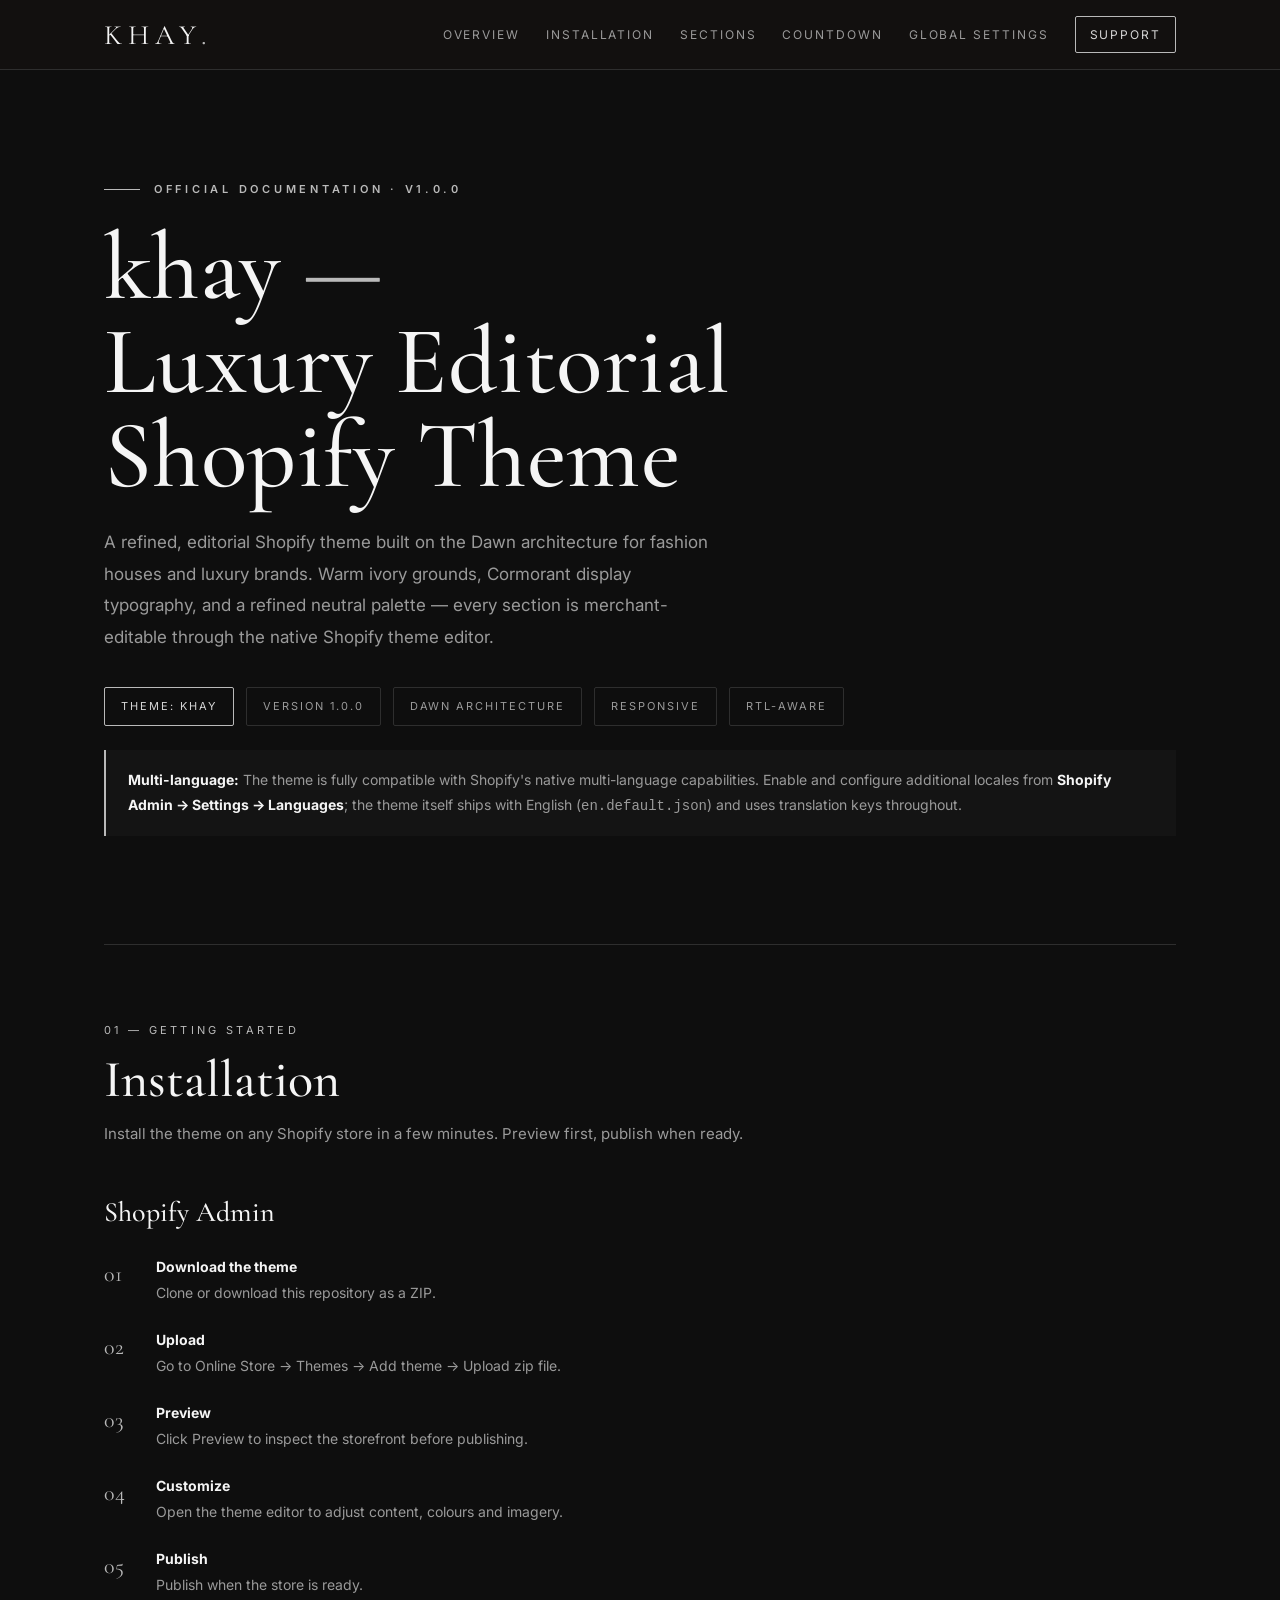
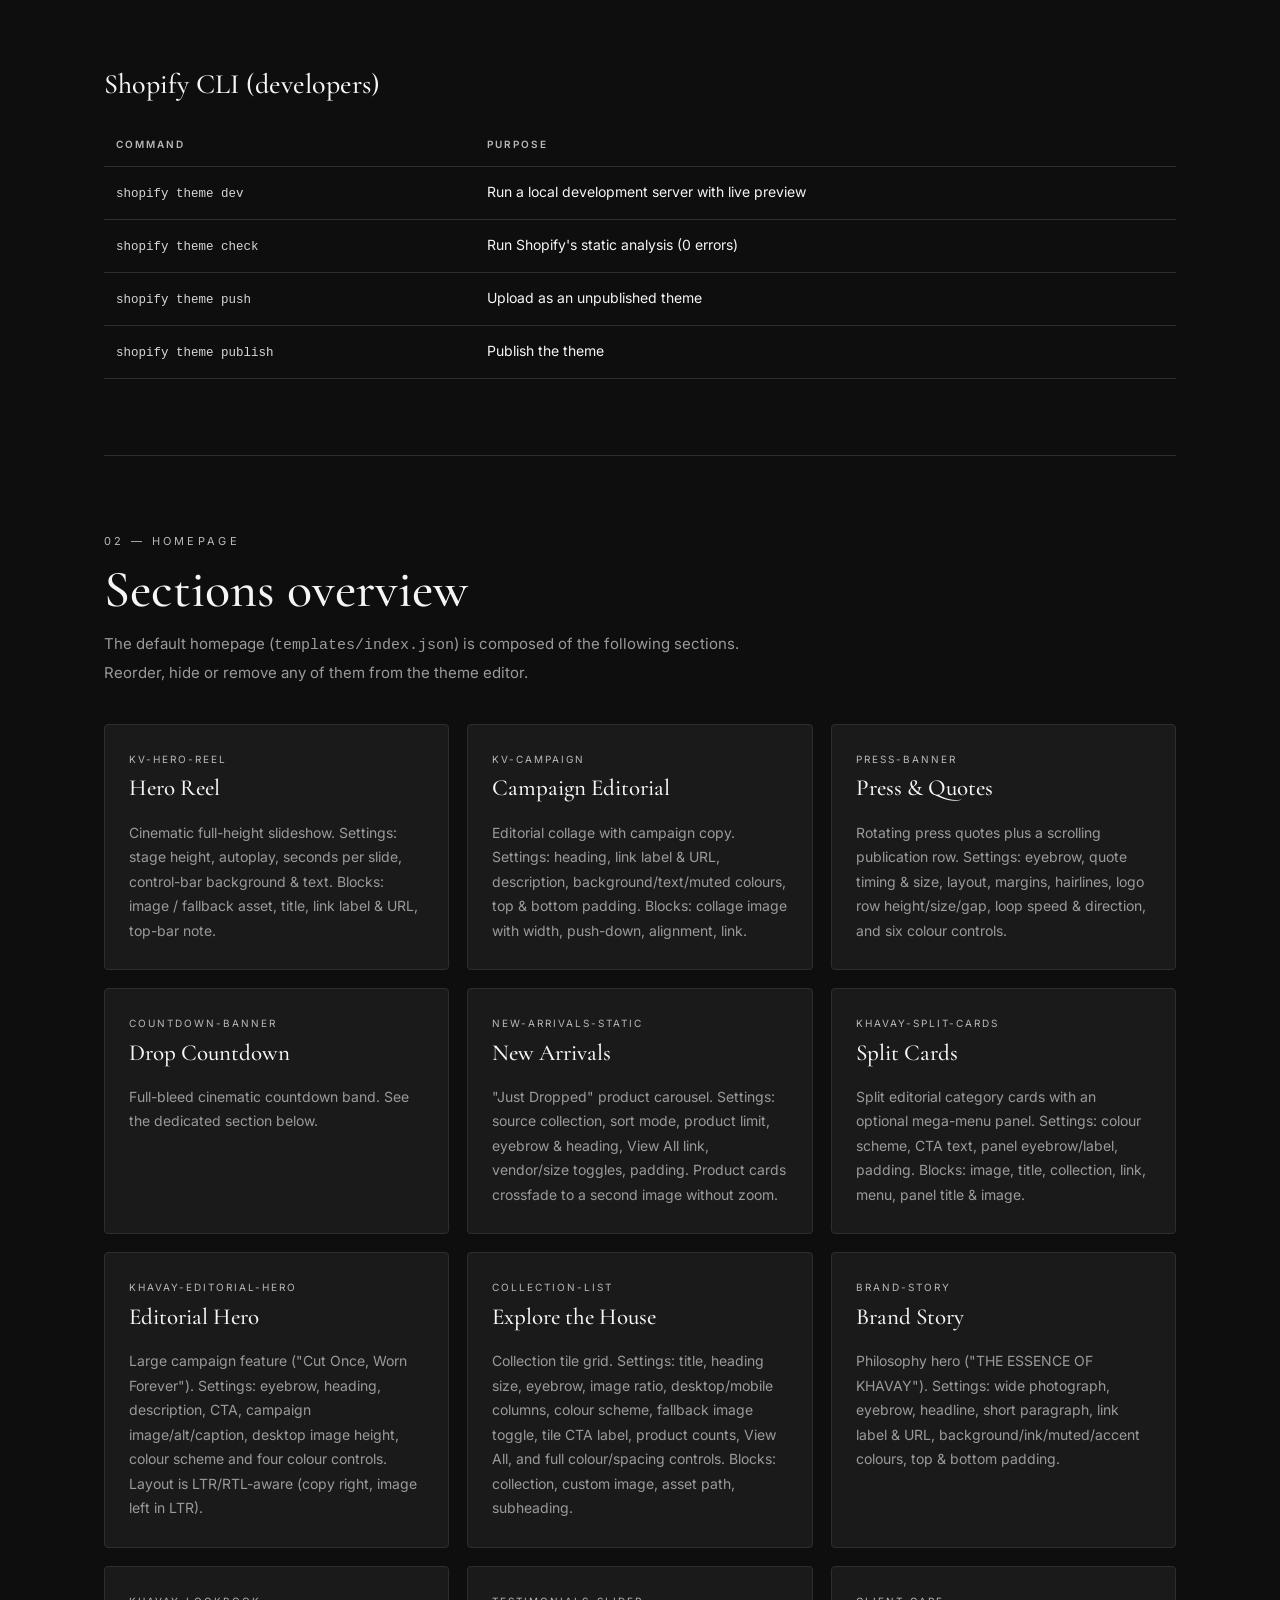
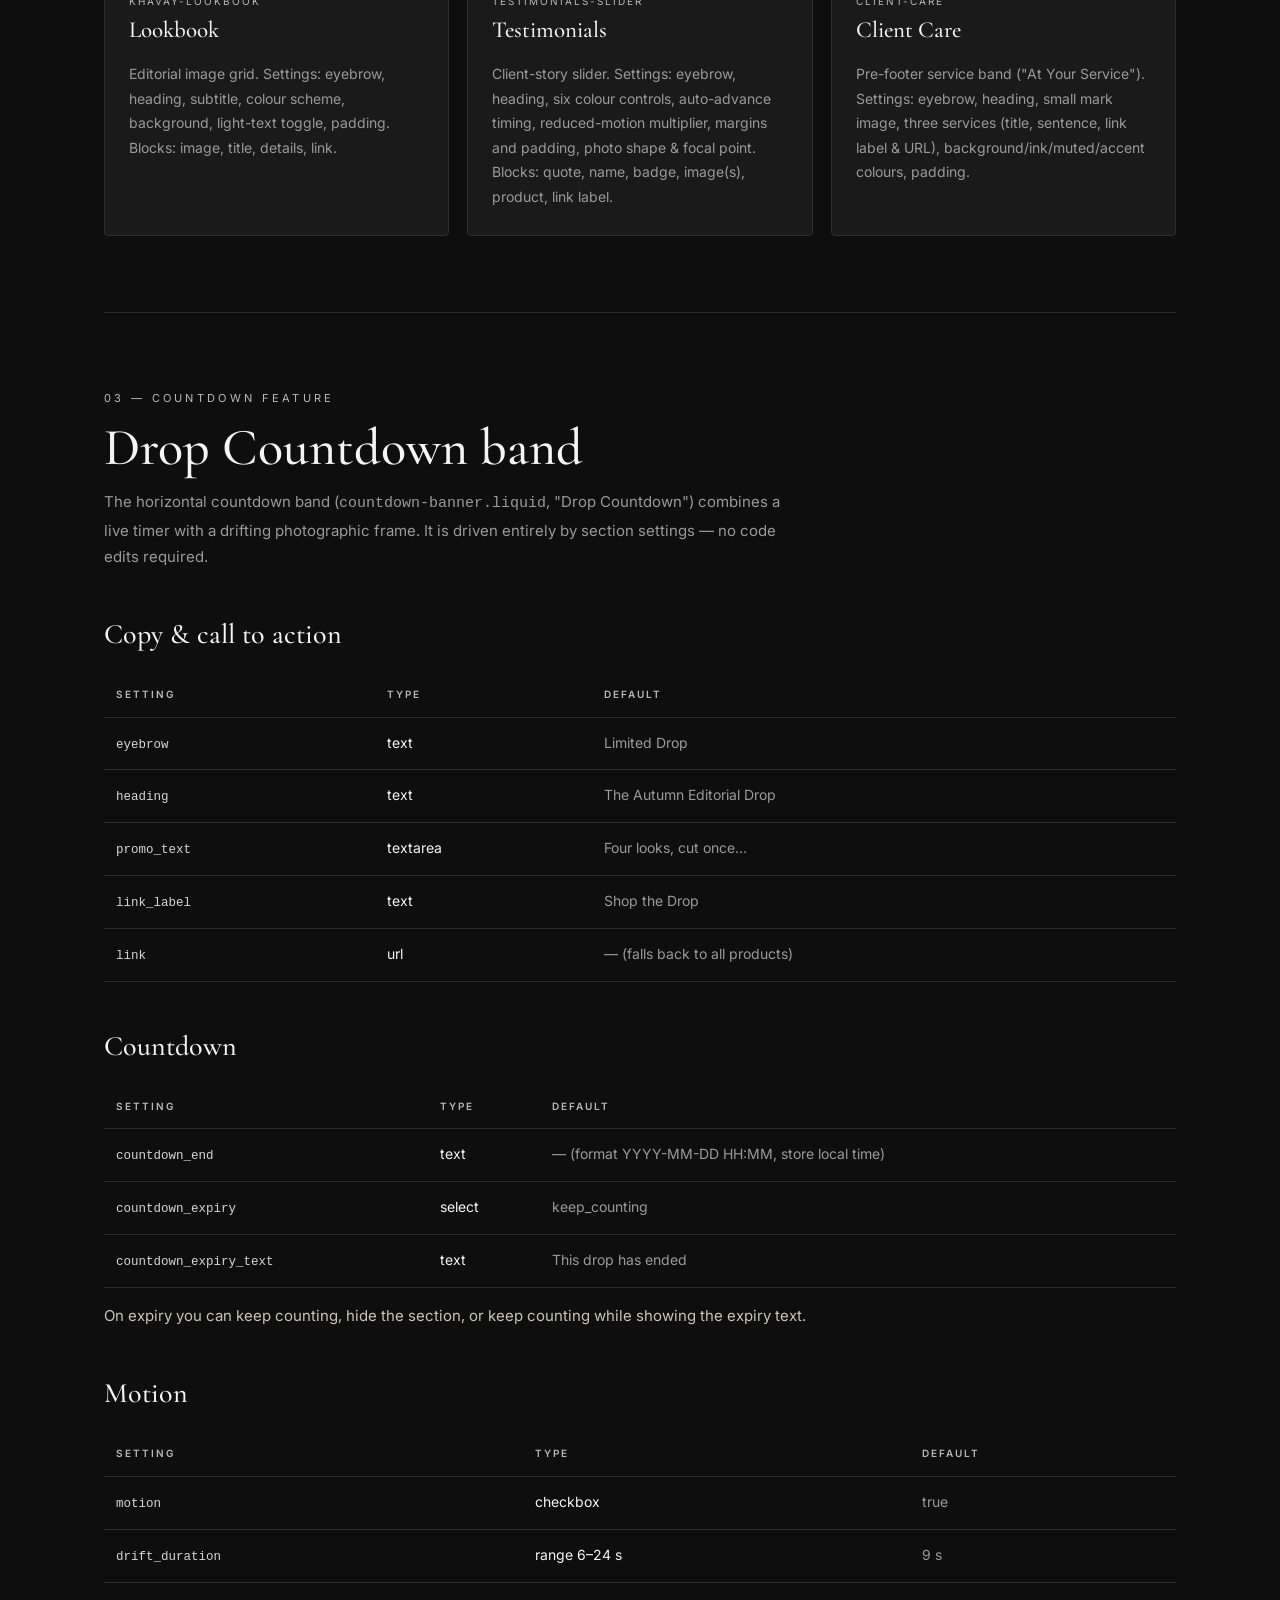
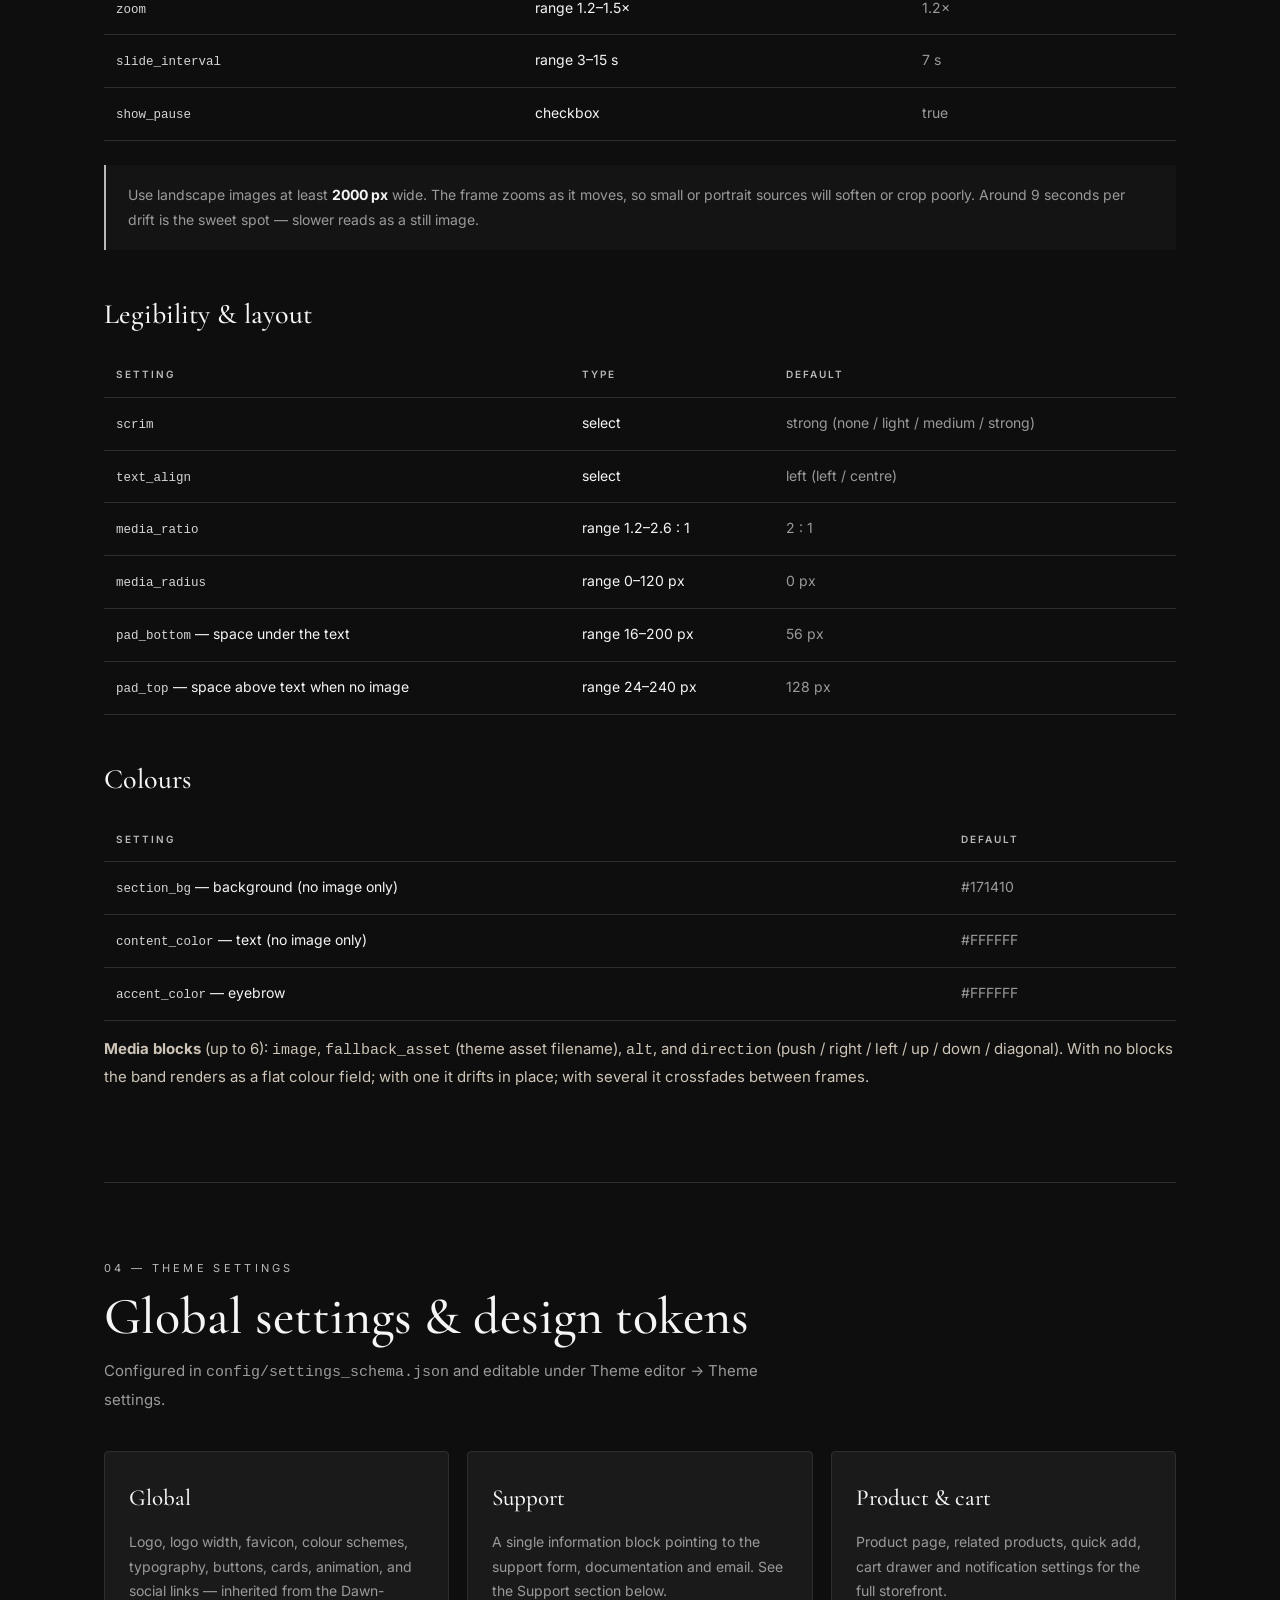
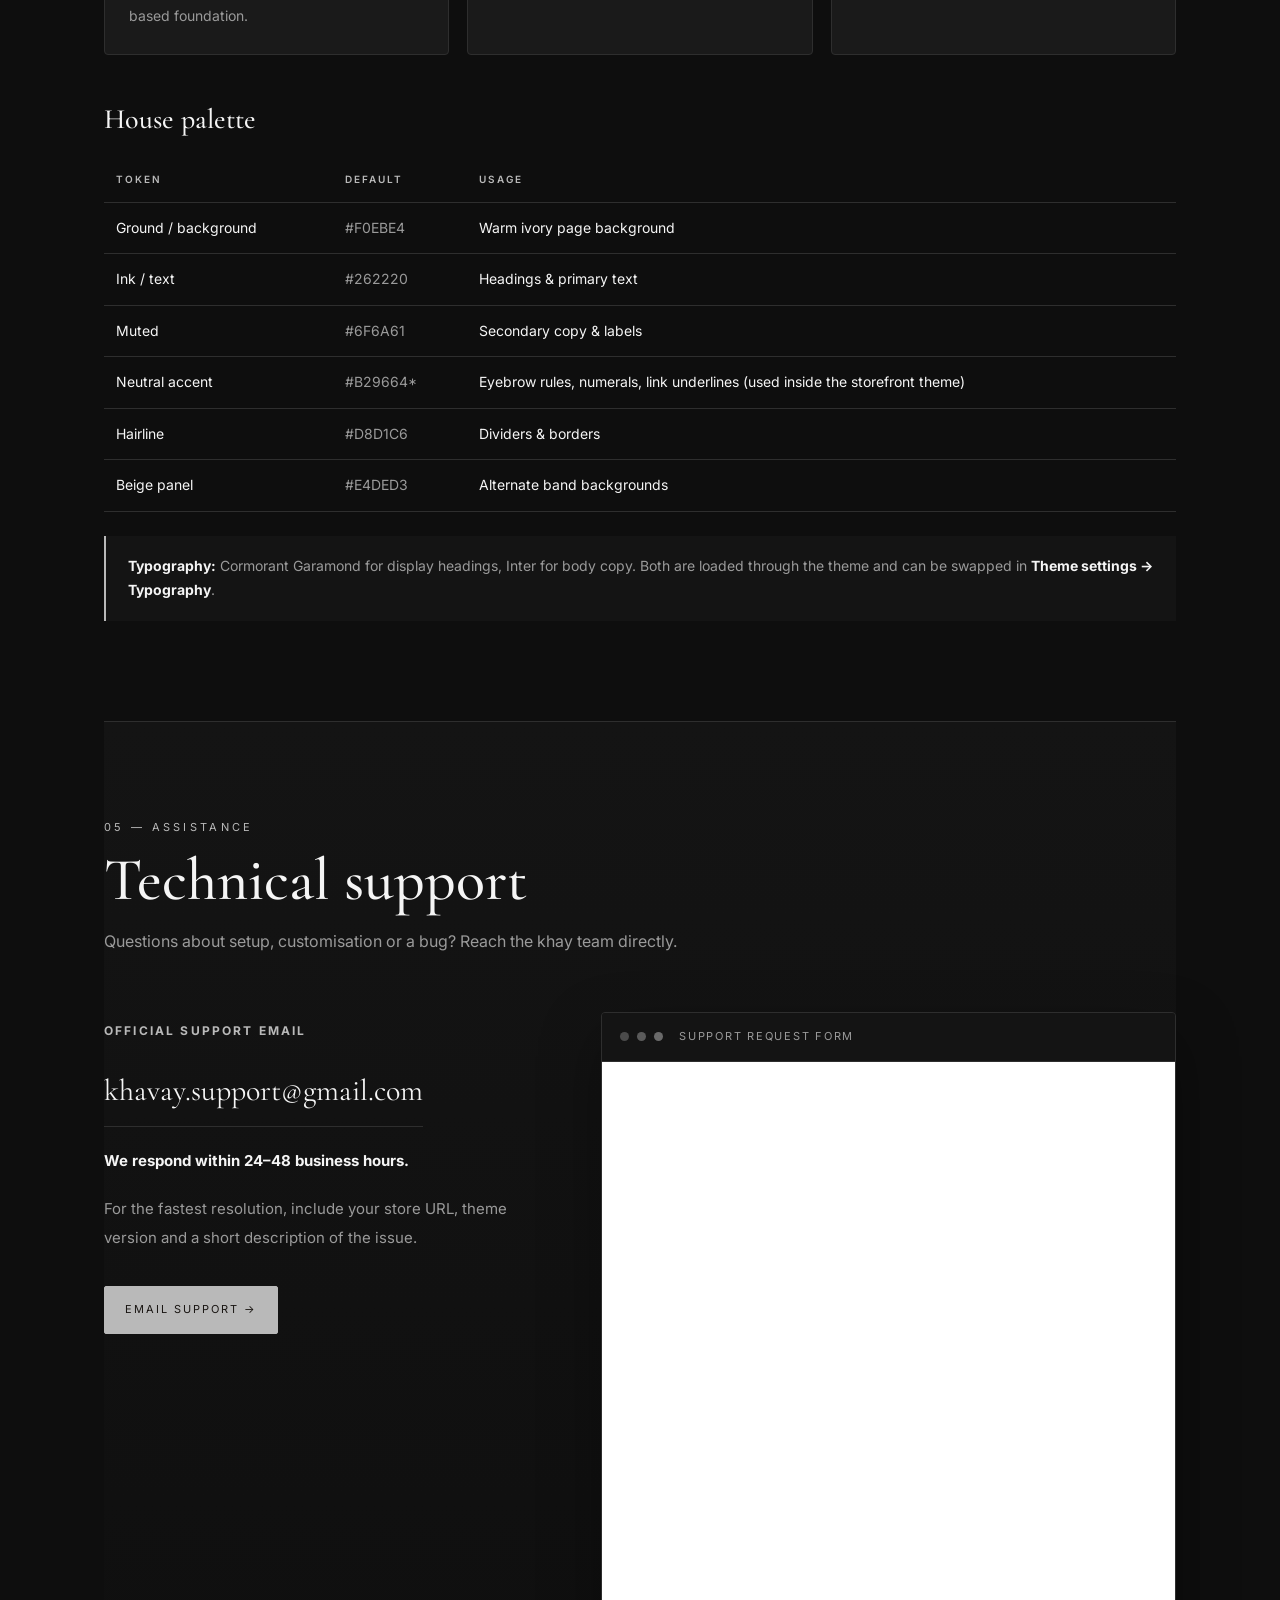
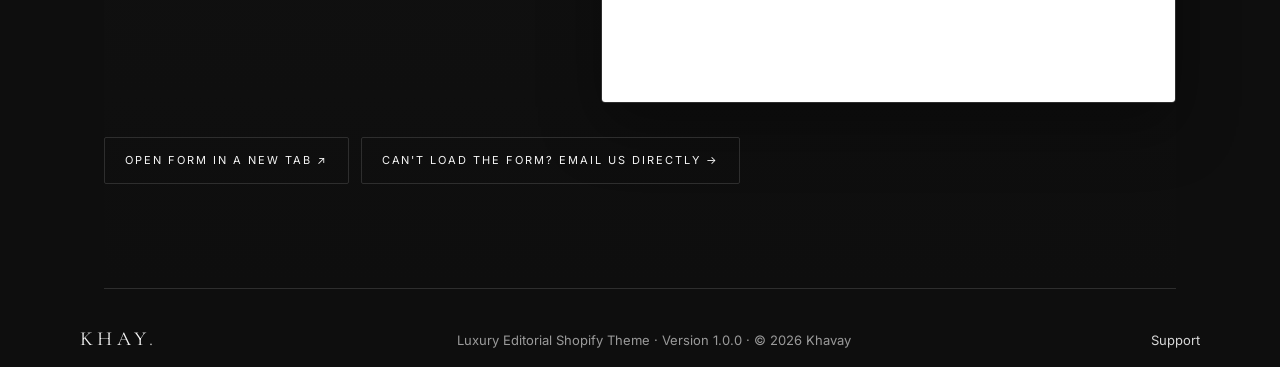
==== commit 3044e5b8: "Add files via upload" ====
--- a/index.html
+++ b/index.html
@@ -10,14 +10,15 @@
   <link href="https://fonts.googleapis.com/css2?family=Cormorant+Garamond:wght@400;500;600&family=Inter:wght@300;400;500;600&display=swap" rel="stylesheet">
   <style>
     :root{
-      --bg:#131110;
-      --bg-2:#1b1816;
-      --panel:#211d1a;
-      --line:#332d28;
-      --ink:#f4efe8;
-      --muted:#a89f92;
-      --gold:#c9a962;
-      --gold-soft:#d9c39a;
+      --bg:#0e0e0e;
+      --bg-2:#141414;
+      --panel:#1a1a1a;
+      --line:#2e2e2e;
+      --ink:#f5f5f5;
+      --muted:#9a9a9a;
+      /* Monochrome accent: a refined silver-grey, no champagne/gold. */
+      --gold:#b9b9b9;
+      --gold-soft:#d6d6d6;
       --heading:'Cormorant Garamond',Georgia,serif;
       --body:'Inter',-apple-system,BlinkMacSystemFont,'Segoe UI',sans-serif;
       --wrap:1120px;
@@ -148,32 +149,44 @@
     ol.flow li strong{color:var(--ink);display:block;margin-bottom:2px}
 
     /* ---------- Support ---------- */
-    #support{background:linear-gradient(180deg,var(--bg-2),var(--bg))}
-    .support-grid{display:grid;grid-template-columns:1fr 1.25fr;gap:40px;align-items:start}
+    #support{
+      background:linear-gradient(180deg,var(--bg-2),var(--bg));
+      padding:96px 0 104px;
+    }
+    #support .sec-head{margin-bottom:56px}
+    #support .sec-title{font-size:clamp(38px,5.5vw,60px)}
+    #support .sec-sub{font-size:16px;line-height:1.9}
+    .support-grid{
+      display:grid;grid-template-columns:0.95fr 1.3fr;
+      gap:clamp(40px,6vw,88px);align-items:start;
+    }
+    .contact-block{padding-top:8px}
     .contact-block .mail{
       display:inline-flex;align-items:center;gap:10px;
       font-family:var(--heading);font-size:clamp(22px,3vw,30px);
-      color:var(--gold-soft);border-bottom:1px solid var(--gold);
-      padding-bottom:6px;margin:10px 0 14px;word-break:break-all;
-    }
-    .contact-block .mail:hover{color:var(--gold)}
-    .sla{color:var(--muted);font-size:14px}
+      color:var(--ink);border-bottom:1px solid var(--line);
+      padding-bottom:8px;margin:14px 0 20px;word-break:break-all;
+    }
+    .contact-block .mail:hover{color:var(--gold-soft);border-bottom-color:var(--gold-soft)}
+    .sla{color:var(--muted);font-size:15px;line-height:1.9;margin:0 0 20px}
     .sla strong{color:var(--ink)}
     .frame-card{
       background:var(--panel);border:1px solid var(--line);
       border-radius:4px;overflow:hidden;
+      box-shadow:0 24px 60px rgba(0,0,0,.35);
     }
     .frame-bar{
-      display:flex;align-items:center;gap:8px;padding:12px 16px;
-      border-bottom:1px solid var(--line);background:#191613;
-    }
-    .dot{width:9px;height:9px;border-radius:50%;background:var(--line)}
-    .dot.a{background:#7c5b4a}.dot.b{background:#8a774f}.dot.c{background:#5c6b52}
+      display:flex;align-items:center;gap:8px;padding:14px 18px;
+      border-bottom:1px solid var(--line);background:#141414;
+    }
+    .dot{width:9px;height:9px;border-radius:50%;background:#3a3a3a}
+    .dot.a{background:#4a4a4a}.dot.b{background:#5a5a5a}.dot.c{background:#6a6a6a}
     .frame-title{font-size:11px;letter-spacing:.16em;text-transform:uppercase;color:var(--muted);margin-left:8px}
     iframe{
-      display:block;width:100%;height:620px;border:0;background:#fff;
-    }
-    .btn-row{display:flex;gap:12px;flex-wrap:wrap;margin-top:18px}
+      display:block;width:100%;height:640px;border:0;background:#fff;
+    }
+    .btn-row{display:flex;gap:12px;flex-wrap:wrap;margin-top:22px}
+    #support .btn-row{margin-top:34px}
     .btn{
       display:inline-flex;align-items:center;gap:10px;
       padding:13px 20px;border-radius:2px;font-size:11px;
@@ -229,7 +242,7 @@
     <h1>khay <em>—</em><br>Luxury Editorial<br>Shopify Theme</h1>
     <p class="lede">
       A refined, editorial Shopify theme built on the Dawn architecture for fashion houses and luxury brands.
-      Warm ivory grounds, Cormorant display typography, and restrained champagne-gold accents — every section
+      Warm ivory grounds, Cormorant display typography, and a refined neutral palette — every section
       is merchant-editable through the native Shopify theme editor.
     </p>
     <div class="pill-row">
@@ -384,7 +397,7 @@
         <tr><td>Ground / background</td><td class="default">#F0EBE4</td><td>Warm ivory page background</td></tr>
         <tr><td>Ink / text</td><td class="default">#262220</td><td>Headings &amp; primary text</td></tr>
         <tr><td>Muted</td><td class="default">#6F6A61</td><td>Secondary copy &amp; labels</td></tr>
-        <tr><td>Champagne accent</td><td class="default">#B29664</td><td>Eyebrow rules, numerals, link underlines</td></tr>
+        <tr><td>Neutral accent</td><td class="default">#B29664*</td><td>Eyebrow rules, numerals, link underlines (used inside the storefront theme)</td></tr>
         <tr><td>Hairline</td><td class="default">#D8D1C6</td><td>Dividers &amp; borders</td></tr>
         <tr><td>Beige panel</td><td class="default">#E4DED3</td><td>Alternate band backgrounds</td></tr>
       </tbody>
